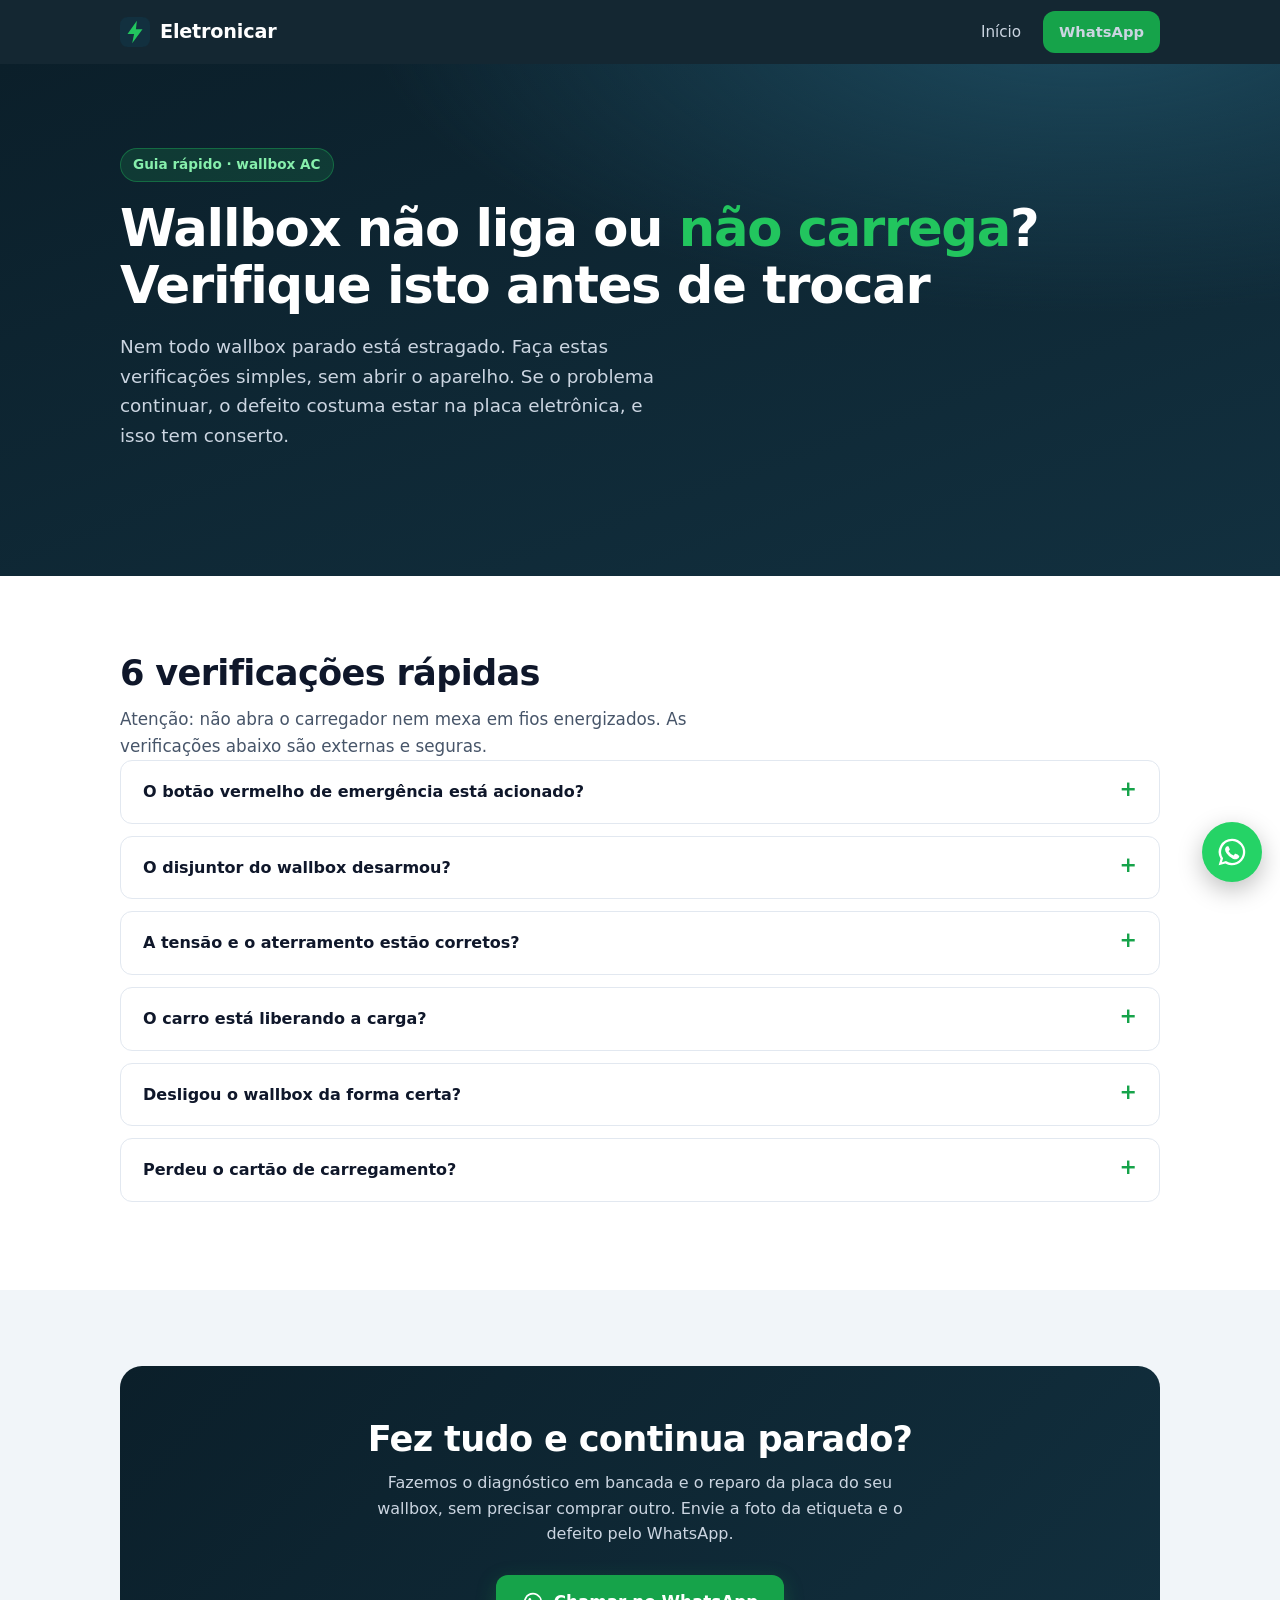
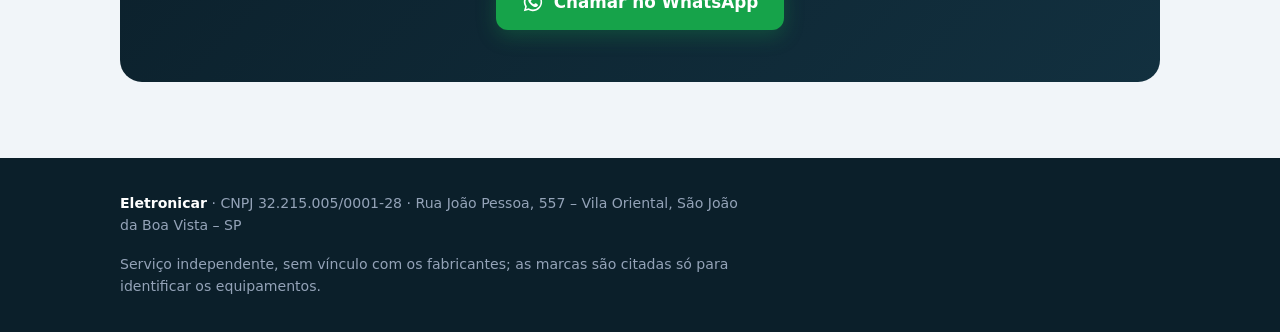
==== wallbox-nao-liga/index.html @ 466689dc "Guia: wallbox não liga - 6 verificações" ====
<!doctype html>
<html lang="pt-BR">
<head>
<!-- Etiqueta Google (Google Ads 329-602-3866 · Eletronicar) -->
<script async src="https://www.googletagmanager.com/gtag/js?id=AW-18581527528"></script>
<script>
  window.dataLayer = window.dataLayer || [];
  function gtag(){dataLayer.push(arguments);}
  gtag('js', new Date());
  gtag('config', 'AW-18581527528');
</script>
<meta charset="utf-8">
<meta name="viewport" content="width=device-width,initial-scale=1">
<title>Wallbox não liga ou não carrega? O que verificar · Eletronicar</title>
<meta name="description" content="Wallbox parou de funcionar? Veja 6 verificações rápidas antes de trocar o carregador: botão de emergência, disjuntor, aterramento, carro e cartão RFID. Conserto em bancada em São João da Boa Vista – SP.">
<link rel="canonical" href="https://eletronicar.com.br/wallbox-nao-liga/">
<meta property="og:title" content="Wallbox não liga? 6 verificações antes de trocar">
<meta property="og:type" content="article">
<meta property="og:locale" content="pt_BR">
<meta name="theme-color" content="#0b1f2a">
<script type="application/ld+json">{"@context":"https://schema.org","@type":"FAQPage","mainEntity":[{"@type":"Question","name":"O botão vermelho de emergência está acionado?","acceptedAnswer":{"@type":"Answer","text":"Muitos wallbox (como os da BYD) têm um botão vermelho de parada de emergência. Se ele foi pressionado, o carregador fica bloqueado. Gire o botão no sentido da seta até ele subir e aguarde o aparelho reiniciar."}},{"@type":"Question","name":"O disjuntor do wallbox desarmou?","acceptedAnswer":{"@type":"Answer","text":"Confira no quadro de energia o disjuntor e o DR (diferencial residual) do circuito do carregador. Se estiverem desligados, religue uma vez. Se desarmarem de novo, não insista: pode haver fuga de corrente ou curto, e é hora de chamar um eletricista ou o técnico."}},{"@type":"Question","name":"A tensão e o aterramento estão corretos?","acceptedAnswer":{"@type":"Answer","text":"Wallbox AC precisa de tensão estável e aterramento ligado. Falta de terra, tensão baixa ou neutro solto fazem o carregador acusar erro e recusar a carga. Um eletricista confere isso no quadro com o multímetro."}},{"@type":"Question","name":"O carro está liberando a carga?","acceptedAnswer":{"@type":"Answer","text":"Verifique no painel ou no aplicativo do carro se há carga agendada, limite de carga atingido ou trava do conector. Teste também o plugue: encaixe até o fim e veja se a tampa da tomada do carro está limpa e seca."}},{"@type":"Question","name":"Desligou o wallbox da forma certa?","acceptedAnswer":{"@type":"Answer","text":"Cortar a energia no meio de uma carga pode deixar o carregador em estado de erro. Desligue o disjuntor por 1 minuto e religue para reiniciar. Se a luz de erro voltar, o defeito provavelmente está na placa."}},{"@type":"Question","name":"Perdeu o cartão de carregamento?","acceptedAnswer":{"@type":"Answer","text":"Em alguns modelos a recarga só começa com o cartão RFID. Sem ele, o wallbox não carrega mesmo estando bom. Fazemos o desbloqueio de carregamento (desativação da exigência do cartão) em modelos compatíveis."}}]}</script>
<style>
:root{--bg:#ffffff;--ink:#0f172a;--muted:#475569;--line:#e2e8f0;--soft:#f1f5f9;--dark:#0b1f2a;--dark2:#12303f;--green:#16a34a;--green-d:#15803d;--accent:#22c55e}
*{box-sizing:border-box}
html{scroll-behavior:smooth}
body{margin:0;font-family:"Inter",system-ui,-apple-system,"Segoe UI",Roboto,sans-serif;color:var(--ink);background:var(--bg);line-height:1.6;-webkit-font-smoothing:antialiased}
a{color:inherit}
.wrap{max-width:1080px;margin:0 auto;padding:0 20px}
header.top{position:sticky;top:0;z-index:10;background:rgba(11,31,42,.96);backdrop-filter:blur(6px);color:#fff}
header.top .wrap{display:flex;align-items:center;justify-content:space-between;height:64px}
.brand{display:flex;align-items:center;gap:10px;font-weight:800;font-size:1.2rem;text-decoration:none;letter-spacing:-.01em}
.brand svg{width:30px;height:30px}
.nav a{color:#cbd5e1;text-decoration:none;margin-left:22px;font-size:.95rem}
.nav a:hover{color:#fff}
.btn{display:inline-flex;align-items:center;justify-content:center;gap:10px;background:var(--green);color:#fff;font-weight:700;text-decoration:none;padding:14px 26px;border-radius:12px;font-size:1.05rem;transition:background .15s,transform .15s;box-shadow:0 6px 20px rgba(22,163,74,.3)}
.btn:hover{background:var(--green-d);transform:translateY(-1px)}
.btn svg{width:22px;height:22px}
.btn.sm{padding:9px 16px;font-size:.92rem;box-shadow:none}
.hero{background:radial-gradient(1200px 500px at 85% -10%,#1d4b5f 0,transparent 60%),linear-gradient(160deg,var(--dark) 0,var(--dark2) 100%);color:#fff;padding:84px 0 96px;position:relative;overflow:hidden}
.hero .wrap{display:grid;grid-template-columns:1.25fr .75fr;gap:48px;align-items:center}
.tag{display:inline-block;background:rgba(34,197,94,.15);color:#86efac;border:1px solid rgba(34,197,94,.35);padding:5px 12px;border-radius:999px;font-size:.85rem;font-weight:600;margin-bottom:18px}
.hero h1{font-size:clamp(2rem,4.6vw,3.2rem);line-height:1.12;margin:0 0 18px;letter-spacing:-.025em}
.hero h1 span{color:var(--accent)}
.hero p.lead{font-size:1.15rem;color:#cbd5e1;max-width:560px;margin:0 0 30px}
.hero .meta{display:flex;flex-wrap:wrap;gap:18px;margin-top:26px;color:#94a3b8;font-size:.93rem}
.hero .meta div{display:flex;align-items:center;gap:7px}
.hero .meta svg{width:18px;height:18px;color:var(--accent)}
.charger{justify-self:center;width:100%;max-width:300px}
section{padding:76px 0}
section.alt{background:var(--soft)}
h2{font-size:clamp(1.6rem,3vw,2.2rem);letter-spacing:-.02em;margin:0 0 10px;line-height:1.2}
.sub{color:var(--muted);margin:0 0 40px;max-width:640px;font-size:1.05rem}
.grid3{display:grid;grid-template-columns:repeat(auto-fit,minmax(220px,1fr));gap:22px}
.card{background:#fff;border:1px solid var(--line);border-radius:16px;padding:28px;transition:box-shadow .2s,transform .2s}
.card:hover{box-shadow:0 12px 30px rgba(15,23,42,.08);transform:translateY(-2px)}
.ico{width:48px;height:48px;border-radius:12px;background:#dcfce7;color:var(--green-d);display:grid;place-items:center;margin-bottom:16px}
.ico svg{width:26px;height:26px}
.card h3{margin:0 0 8px;font-size:1.15rem}
.card p{margin:0;color:var(--muted)}
.steps{counter-reset:s;display:grid;grid-template-columns:repeat(3,1fr);gap:22px}
.step{position:relative;padding:28px;border-radius:16px;background:#fff;border:1px solid var(--line)}
.step::before{counter-increment:s;content:counter(s);display:grid;place-items:center;width:38px;height:38px;border-radius:50%;background:var(--dark);color:#fff;font-weight:800;margin-bottom:14px}
.step h3{margin:0 0 6px;font-size:1.1rem}
.step p{margin:0;color:var(--muted)}
.brands{display:flex;flex-wrap:wrap;gap:12px;margin-top:8px}
.brands span{border:1px solid var(--line);background:#fff;border-radius:10px;padding:10px 18px;font-weight:600;color:#334155}
.split{display:grid;grid-template-columns:1fr 1fr;gap:40px;align-items:start}
.check{list-style:none;padding:0;margin:0}
.check li{display:flex;gap:12px;margin:0 0 14px;color:#334155}
.check svg{flex:none;width:22px;height:22px;color:var(--green);margin-top:2px}
.faq details{background:#fff;border:1px solid var(--line);border-radius:12px;padding:18px 22px;margin-bottom:12px}
.faq summary{cursor:pointer;font-weight:700;list-style:none;display:flex;justify-content:space-between;gap:12px}
.faq summary::after{content:"+";font-size:1.3rem;line-height:1;color:var(--green)}
.faq details[open] summary::after{content:"–"}
.faq p{margin:12px 0 0;color:var(--muted)}
.cta{background:linear-gradient(135deg,var(--dark),var(--dark2));color:#fff;border-radius:22px;padding:52px 40px;text-align:center}
.cta h2{color:#fff}
.cta p{color:#cbd5e1;margin:0 auto 28px;max-width:560px}
.contact{display:grid;grid-template-columns:1fr 1fr;gap:28px;margin-top:40px}
.info{background:#fff;border:1px solid var(--line);border-radius:16px;padding:28px}
.info div{display:flex;gap:12px;margin-bottom:16px}
.info svg{flex:none;width:22px;height:22px;color:var(--green-d);margin-top:3px}
.info b{display:block}
.map{border:0;width:100%;height:100%;min-height:280px;border-radius:16px}
footer{background:var(--dark);color:#94a3b8;padding:34px 0;font-size:.88rem}
footer .wrap{display:flex;flex-wrap:wrap;justify-content:space-between;gap:16px}
footer p{margin:0;max-width:620px}
.float{position:fixed;right:18px;bottom:18px;z-index:20;width:60px;height:60px;border-radius:50%;background:#25d366;display:grid;place-items:center;box-shadow:0 8px 24px rgba(0,0,0,.25)}
.float svg{width:32px;height:32px;color:#fff}
@media (max-width:860px){
 .hero{padding:56px 0 64px}.hero .wrap,.split,.contact{grid-template-columns:1fr}
 .charger{display:none}.grid3,.steps{grid-template-columns:1fr}.nav a:not(.btn){display:none}
 section{padding:56px 0}.cta{padding:40px 22px}
}
</style>
</head>
<body>
<svg width="0" height="0" style="position:absolute">
 <symbol id="wa" viewBox="0 0 24 24"><path fill="currentColor" d="M12 2a10 10 0 0 0-8.6 15.1L2 22l5-1.3A10 10 0 1 0 12 2Zm0 18.2a8.2 8.2 0 0 1-4.2-1.2l-.3-.2-3 .8.8-2.9-.2-.3A8.2 8.2 0 1 1 12 20.2Zm4.5-6.1c-.2-.1-1.5-.7-1.7-.8-.2-.1-.4-.1-.6.1l-.8 1c-.1.2-.3.2-.5.1a6.7 6.7 0 0 1-3.3-2.9c-.3-.4.2-.4.7-1.3.1-.2 0-.3 0-.4l-.8-1.8c-.2-.5-.4-.4-.6-.4h-.5a1 1 0 0 0-.7.3 3 3 0 0 0-.9 2.2 5.1 5.1 0 0 0 1.1 2.7 11.6 11.6 0 0 0 4.4 3.9c1.6.7 2.3.8 3.1.6a2.7 2.7 0 0 0 1.8-1.2 2.2 2.2 0 0 0 .2-1.3c-.1-.1-.3-.2-.5-.3Z"/></symbol>
 <symbol id="ok" viewBox="0 0 24 24"><path fill="none" stroke="currentColor" stroke-width="2.4" stroke-linecap="round" stroke-linejoin="round" d="m5 12.5 4.5 4.5L19 7.5"/></symbol>
 <symbol id="pin" viewBox="0 0 24 24"><path fill="none" stroke="currentColor" stroke-width="2" d="M12 21s-7-6.2-7-11.5a7 7 0 0 1 14 0C19 14.8 12 21 12 21Z"/><circle cx="12" cy="9.5" r="2.5" fill="none" stroke="currentColor" stroke-width="2"/></symbol>
 <symbol id="clock" viewBox="0 0 24 24"><circle cx="12" cy="12" r="9" fill="none" stroke="currentColor" stroke-width="2"/><path d="M12 7v5l3 2" fill="none" stroke="currentColor" stroke-width="2" stroke-linecap="round"/></symbol>
 <symbol id="phone" viewBox="0 0 24 24"><path fill="none" stroke="currentColor" stroke-width="2" stroke-linejoin="round" d="M5 3h4l2 5-2.5 1.5a11 11 0 0 0 6 6L16 13l5 2v4a2 2 0 0 1-2 2A16 16 0 0 1 3 5a2 2 0 0 1 2-2Z"/></symbol>
</svg>
<header class="top"><div class="wrap">
 <a class="brand" href="/"><svg viewBox="0 0 32 32"><rect width="32" height="32" rx="8" fill="#12303f"/><path d="M18 4 8 18h7l-2 10 11-15h-7z" fill="#22c55e"/></svg>Eletronicar</a>
 <nav class="nav"><a href="/">Início</a><a class="btn sm wa-link" href="https://wa.me/5519983419373?text=Ol%C3%A1%2C%20fiz%20as%20verifica%C3%A7%C3%B5es%20e%20meu%20wallbox%20continua%20sem%20carregar.">WhatsApp</a></nav>
</div></header>

<section class="hero"><div class="wrap" style="grid-template-columns:1fr">
 <div>
  <span class="tag">Guia rápido · wallbox AC</span>
  <h1>Wallbox não liga ou <span>não carrega</span>? Verifique isto antes de trocar</h1>
  <p class="lead">Nem todo wallbox parado está estragado. Faça estas verificações simples, sem abrir o aparelho. Se o problema continuar, o defeito costuma estar na placa eletrônica, e isso tem conserto.</p>
 </div>
</div></section>

<section><div class="wrap faq">
 <h2>6 verificações rápidas</h2>
 <p class="sub">Atenção: não abra o carregador nem mexa em fios energizados. As verificações abaixo são externas e seguras.</p>
 <details><summary>O botão vermelho de emergência está acionado?</summary><p>Muitos wallbox (como os da BYD) têm um botão vermelho de parada de emergência. Se ele foi pressionado, o carregador fica bloqueado. Gire o botão no sentido da seta até ele subir e aguarde o aparelho reiniciar.</p></details>
 <details><summary>O disjuntor do wallbox desarmou?</summary><p>Confira no quadro de energia o disjuntor e o DR (diferencial residual) do circuito do carregador. Se estiverem desligados, religue uma vez. Se desarmarem de novo, não insista: pode haver fuga de corrente ou curto, e é hora de chamar um eletricista ou o técnico.</p></details>
 <details><summary>A tensão e o aterramento estão corretos?</summary><p>Wallbox AC precisa de tensão estável e aterramento ligado. Falta de terra, tensão baixa ou neutro solto fazem o carregador acusar erro e recusar a carga. Um eletricista confere isso no quadro com o multímetro.</p></details>
 <details><summary>O carro está liberando a carga?</summary><p>Verifique no painel ou no aplicativo do carro se há carga agendada, limite de carga atingido ou trava do conector. Teste também o plugue: encaixe até o fim e veja se a tampa da tomada do carro está limpa e seca.</p></details>
 <details><summary>Desligou o wallbox da forma certa?</summary><p>Cortar a energia no meio de uma carga pode deixar o carregador em estado de erro. Desligue o disjuntor por 1 minuto e religue para reiniciar. Se a luz de erro voltar, o defeito provavelmente está na placa.</p></details>
 <details><summary>Perdeu o cartão de carregamento?</summary><p>Em alguns modelos a recarga só começa com o cartão RFID. Sem ele, o wallbox não carrega mesmo estando bom. Fazemos o desbloqueio de carregamento (desativação da exigência do cartão) em modelos compatíveis.</p></details>
</div></section>

<section class="alt"><div class="wrap">
 <div class="cta">
  <h2>Fez tudo e continua parado?</h2>
  <p>Fazemos o diagnóstico em bancada e o reparo da placa do seu wallbox, sem precisar comprar outro. Envie a foto da etiqueta e o defeito pelo WhatsApp.</p>
  <a class="btn wa-link" href="https://wa.me/5519983419373?text=Ol%C3%A1%2C%20fiz%20as%20verifica%C3%A7%C3%B5es%20e%20meu%20wallbox%20continua%20sem%20carregar."><svg><use href="#wa"/></svg>Chamar no WhatsApp</a>
 </div>
</div></section>

<footer><div class="wrap">
 <p><b style="color:#fff">Eletronicar</b> · CNPJ 32.215.005/0001-28 · Rua João Pessoa, 557 – Vila Oriental, São João da Boa Vista – SP</p>
 <p>Serviço independente, sem vínculo com os fabricantes; as marcas são citadas só para identificar os equipamentos.</p>
</div></footer>

<a class="float wa-link" href="https://wa.me/5519983419373?text=Ol%C3%A1%2C%20meu%20wallbox%20est%C3%A1%20com%20defeito." aria-label="Chamar no WhatsApp"><svg><use href="#wa"/></svg></a>
<script>document.querySelectorAll('.wa-link').forEach(function(a){a.addEventListener('click',function(){if(window.gtag){gtag('event','clique_whatsapp');gtag('event','conversion',{'send_to':'AW-18581527528/gz1ICJq4tLodEOi3rpxF','value':1.0,'currency':'BRL'});}})});</script>
</body>
</html>
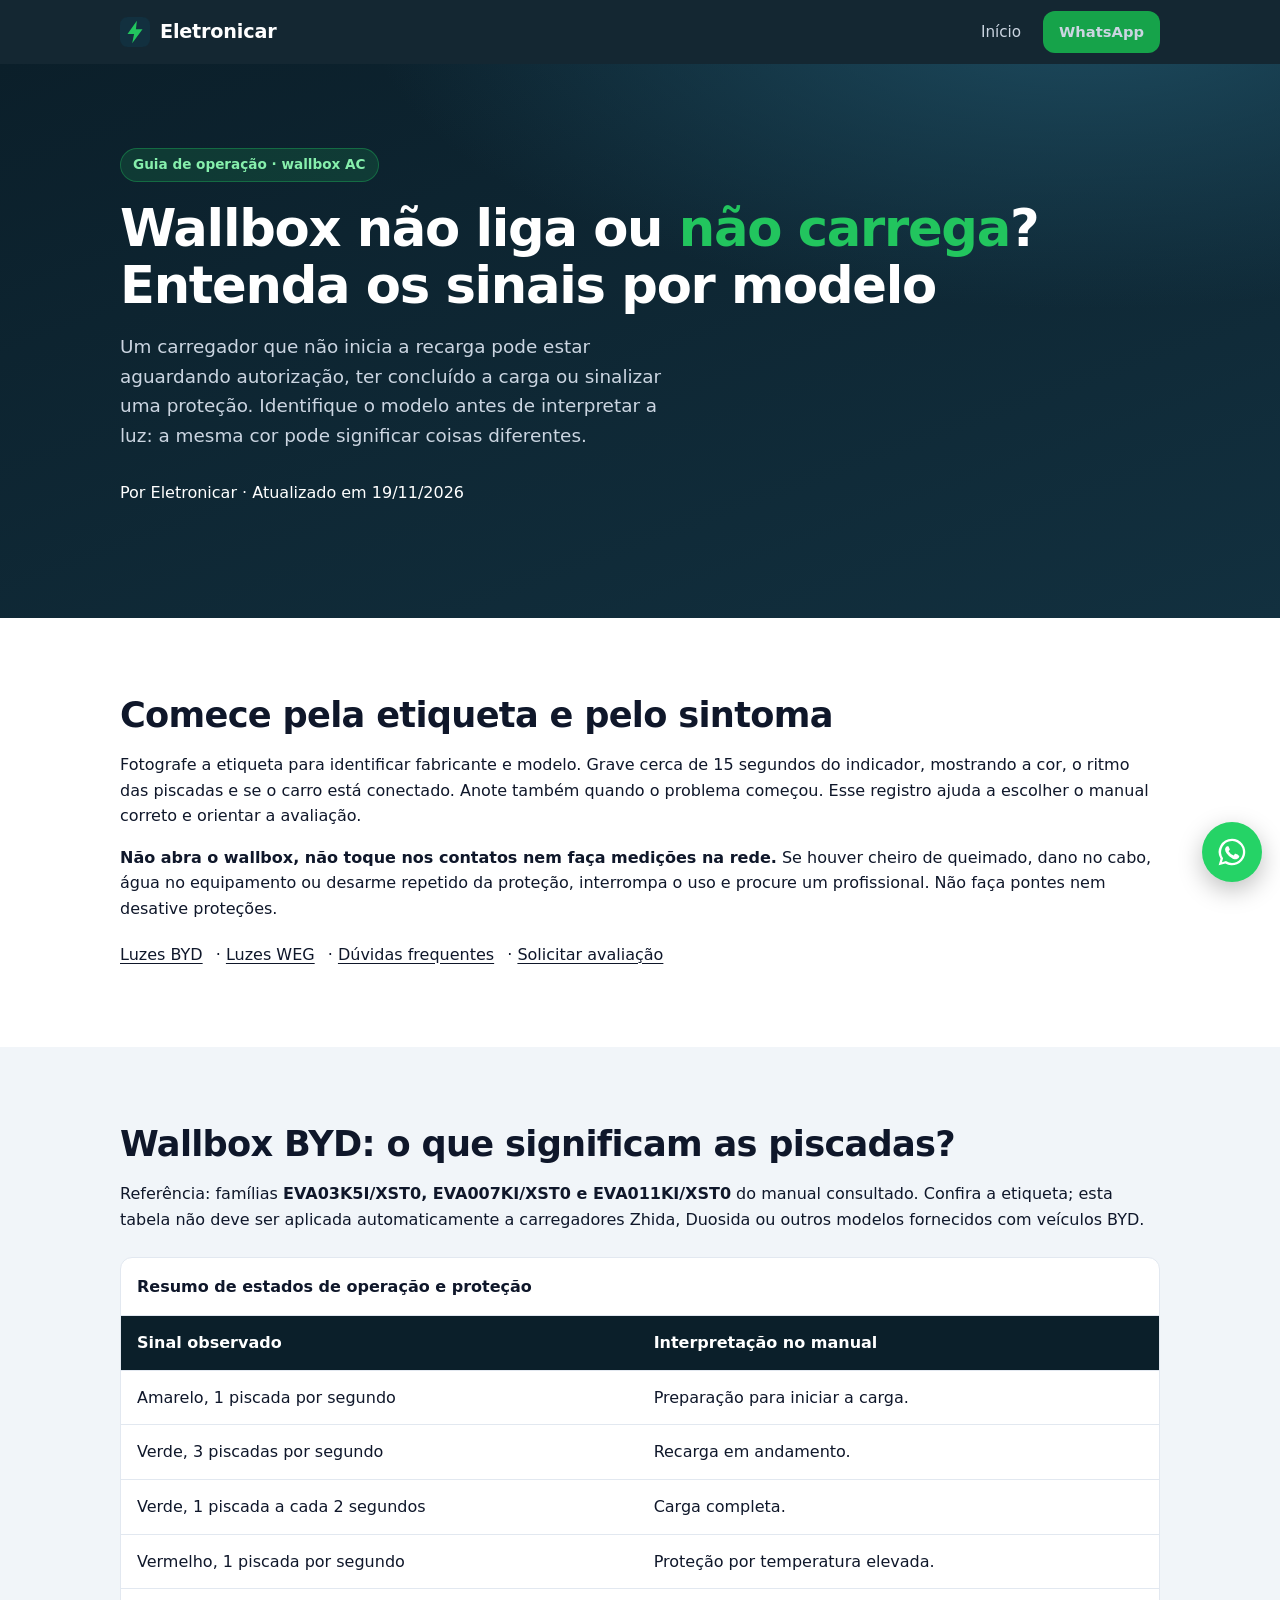
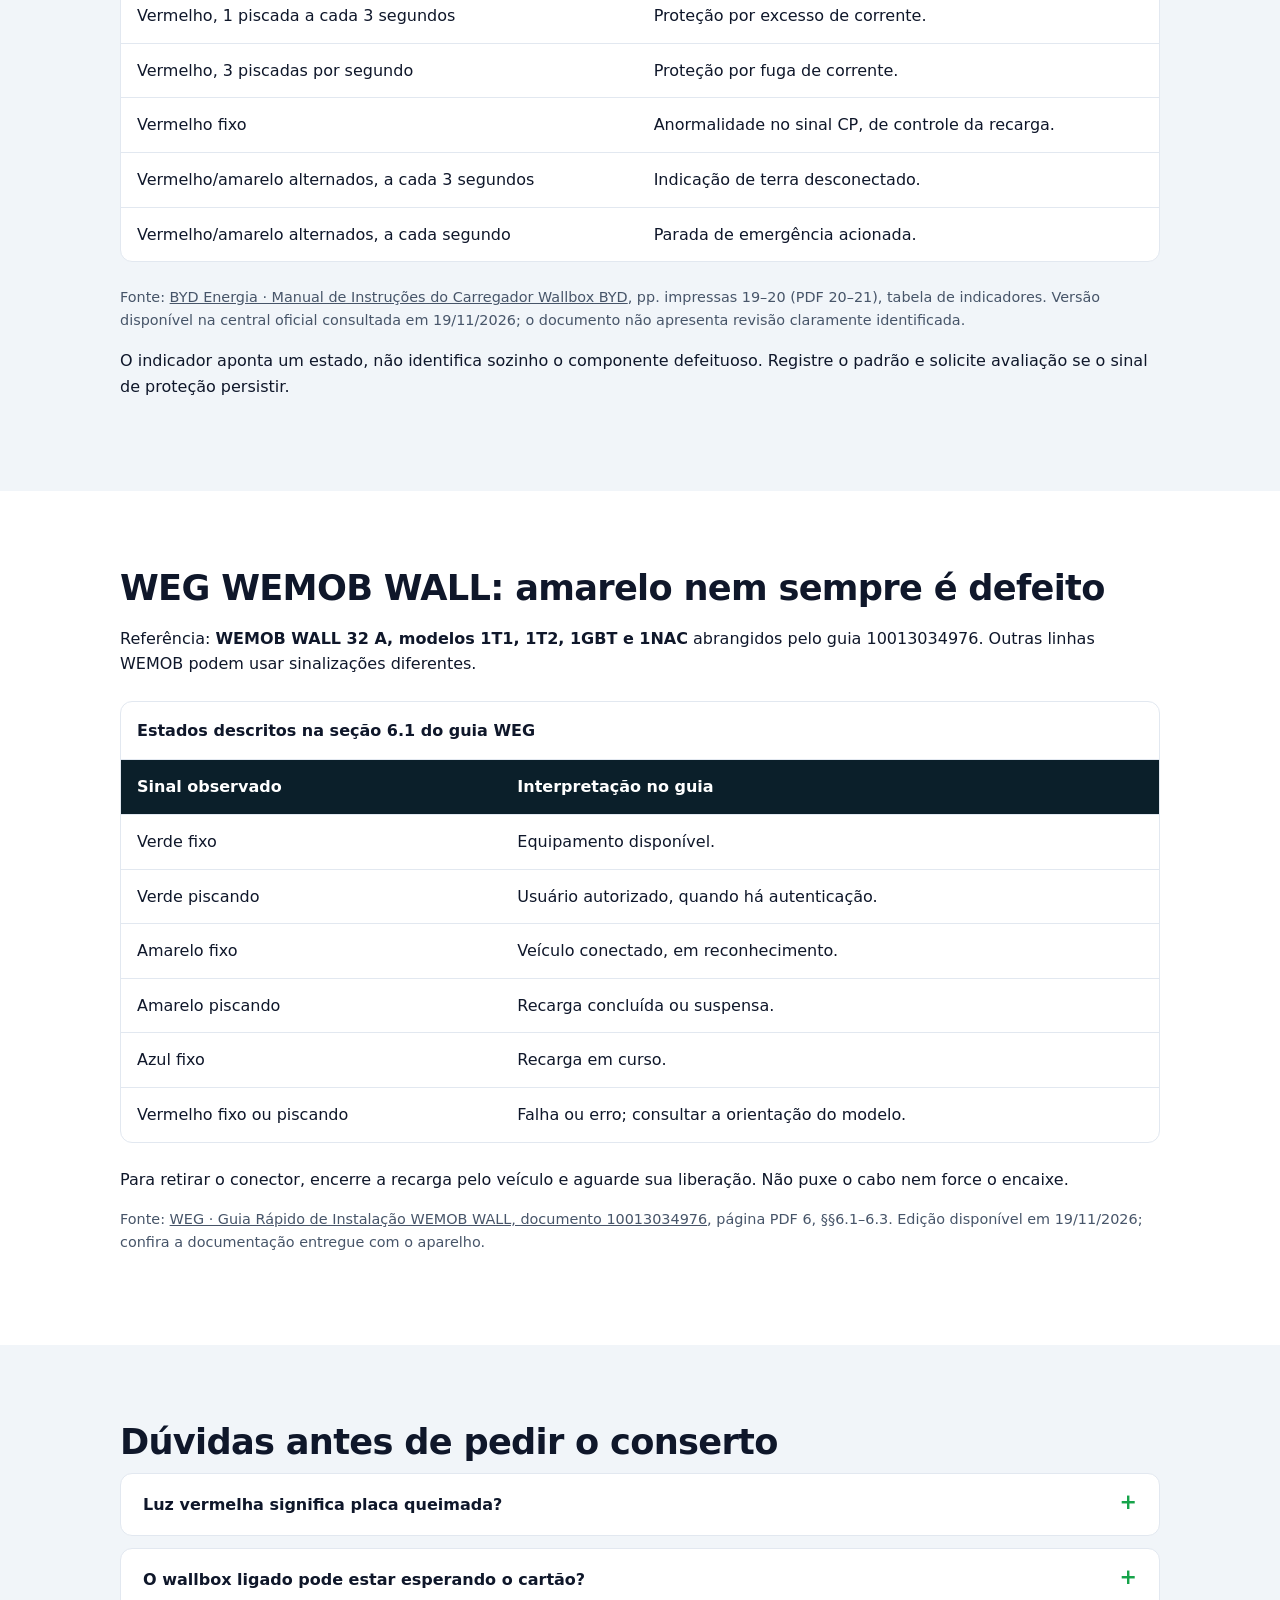
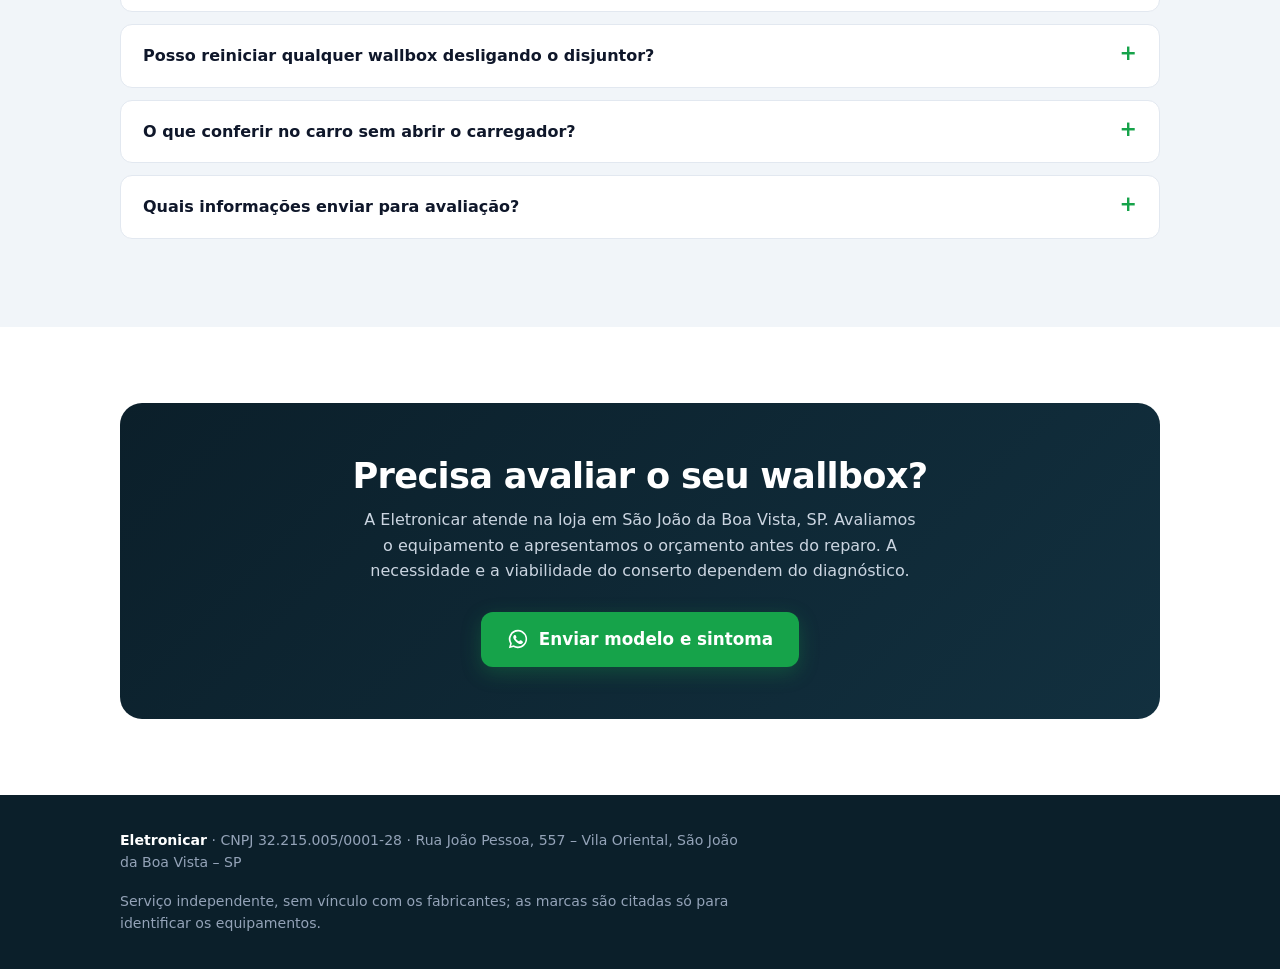
==== commit a431d006: "Publica guia de sinais e falhas por modelo com fontes oficiais" ====
--- a/wallbox-nao-liga/index.html
+++ b/wallbox-nao-liga/index.html
@@ -11,14 +11,14 @@
 </script>
 <meta charset="utf-8">
 <meta name="viewport" content="width=device-width,initial-scale=1">
-<title>Wallbox não liga ou não carrega? O que verificar · Eletronicar</title>
-<meta name="description" content="Wallbox parou de funcionar? Veja 6 verificações rápidas antes de trocar o carregador: botão de emergência, disjuntor, aterramento, carro e cartão RFID. Conserto em bancada em São João da Boa Vista – SP.">
+<title>Wallbox não carrega? Luzes e falhas BYD e WEG | Eletronicar</title>
+<meta name="description" content="Entenda luzes e falhas de wallbox BYD e WEG com base nos manuais. Confira o modelo, faça verificações externas e saiba quando procurar avaliação.">
 <link rel="canonical" href="https://eletronicar.com.br/wallbox-nao-liga/">
-<meta property="og:title" content="Wallbox não liga? 6 verificações antes de trocar">
+<meta property="og:title" content="Wallbox não carrega? Entenda luzes e falhas por modelo">
 <meta property="og:type" content="article">
 <meta property="og:locale" content="pt_BR">
 <meta name="theme-color" content="#0b1f2a">
-<script type="application/ld+json">{"@context":"https://schema.org","@type":"FAQPage","mainEntity":[{"@type":"Question","name":"O botão vermelho de emergência está acionado?","acceptedAnswer":{"@type":"Answer","text":"Muitos wallbox (como os da BYD) têm um botão vermelho de parada de emergência. Se ele foi pressionado, o carregador fica bloqueado. Gire o botão no sentido da seta até ele subir e aguarde o aparelho reiniciar."}},{"@type":"Question","name":"O disjuntor do wallbox desarmou?","acceptedAnswer":{"@type":"Answer","text":"Confira no quadro de energia o disjuntor e o DR (diferencial residual) do circuito do carregador. Se estiverem desligados, religue uma vez. Se desarmarem de novo, não insista: pode haver fuga de corrente ou curto, e é hora de chamar um eletricista ou o técnico."}},{"@type":"Question","name":"A tensão e o aterramento estão corretos?","acceptedAnswer":{"@type":"Answer","text":"Wallbox AC precisa de tensão estável e aterramento ligado. Falta de terra, tensão baixa ou neutro solto fazem o carregador acusar erro e recusar a carga. Um eletricista confere isso no quadro com o multímetro."}},{"@type":"Question","name":"O carro está liberando a carga?","acceptedAnswer":{"@type":"Answer","text":"Verifique no painel ou no aplicativo do carro se há carga agendada, limite de carga atingido ou trava do conector. Teste também o plugue: encaixe até o fim e veja se a tampa da tomada do carro está limpa e seca."}},{"@type":"Question","name":"Desligou o wallbox da forma certa?","acceptedAnswer":{"@type":"Answer","text":"Cortar a energia no meio de uma carga pode deixar o carregador em estado de erro. Desligue o disjuntor por 1 minuto e religue para reiniciar. Se a luz de erro voltar, o defeito provavelmente está na placa."}},{"@type":"Question","name":"Perdeu o cartão de carregamento?","acceptedAnswer":{"@type":"Answer","text":"Em alguns modelos a recarga só começa com o cartão RFID. Sem ele, o wallbox não carrega mesmo estando bom. Fazemos o desbloqueio de carregamento (desativação da exigência do cartão) em modelos compatíveis."}}]}</script>
+<script type="application/ld+json">{"@context":"https://schema.org","@type":"FAQPage","mainEntity":[{"@type":"Question","name":"Luz vermelha significa placa queimada?","acceptedAnswer":{"@type":"Answer","text":"Não. É uma sinalização que precisa ser interpretada pelo manual do modelo. O diagnóstico deve distinguir instalação elétrica, comunicação com o veículo, cabo e defeito interno antes de indicar uma peça."}},{"@type":"Question","name":"O wallbox ligado pode estar esperando o cartão?","acceptedAnswer":{"@type":"Answer","text":"Se o equipamento estiver configurado para autenticação, a autorização faz parte do início da recarga. Confira essa configuração no manual do seu modelo. A ausência de carga, isoladamente, não comprova defeito."}},{"@type":"Question","name":"Posso reiniciar qualquer wallbox desligando o disjuntor?","acceptedAnswer":{"@type":"Answer","text":"Não use um procedimento genérico. Consulte o manual do aparelho e encerre a carga pelo método previsto antes de qualquer reinício. Se a proteção desarma ou há sinais de dano, interrompa o uso e procure avaliação."}},{"@type":"Question","name":"O que conferir no carro sem abrir o carregador?","acceptedAnswer":{"@type":"Answer","text":"Consulte no painel ou aplicativo do veículo o estado da carga, os avisos e eventual programação de horário. Observe se o conector está corretamente encaixado, sem forçar ou tocar nos contatos. Siga o manual do veículo."}},{"@type":"Question","name":"Quais informações enviar para avaliação?","acceptedAnswer":{"@type":"Answer","text":"Envie o modelo do wallbox, o modelo do veículo, a descrição do sintoma e um vídeo das luzes. Informe se o problema começou após instalação, queda de energia ou mudança de configuração. Evite publicar endereço, placa do carro e número de série em comentários públicos."}}]}</script>
 <style>
 :root{--bg:#ffffff;--ink:#0f172a;--muted:#475569;--line:#e2e8f0;--soft:#f1f5f9;--dark:#0b1f2a;--dark2:#12303f;--green:#16a34a;--green-d:#15803d;--accent:#22c55e}
 *{box-sizing:border-box}
@@ -92,7 +92,7 @@
  .charger{display:none}.grid3,.steps{grid-template-columns:1fr}.nav a:not(.btn){display:none}
  section{padding:56px 0}.cta{padding:40px 22px}
 }
-</style>
+.table-scroll{overflow-x:auto;margin:24px 0;border:1px solid var(--line);border-radius:12px;background:#fff}table{width:100%;border-collapse:collapse;min-width:300px;text-align:left}caption{text-align:left;padding:16px;font-weight:700}th,td{padding:14px 16px;border-top:1px solid var(--line);vertical-align:top}th{background:var(--dark);color:#fff}.source{font-size:.9rem;color:var(--muted)}.source a{text-decoration:underline}main nav a{display:inline-block;margin:4px 8px 4px 0;text-underline-offset:3px}.hero time{white-space:nowrap}</style>
 </head>
 <body>
 <svg width="0" height="0" style="position:absolute">
@@ -107,32 +107,73 @@
  <nav class="nav"><a href="/">Início</a><a class="btn sm wa-link" href="https://wa.me/5519983419373?text=Ol%C3%A1%2C%20fiz%20as%20verifica%C3%A7%C3%B5es%20e%20meu%20wallbox%20continua%20sem%20carregar.">WhatsApp</a></nav>
 </div></header>
 
-<section class="hero"><div class="wrap" style="grid-template-columns:1fr">
- <div>
-  <span class="tag">Guia rápido · wallbox AC</span>
-  <h1>Wallbox não liga ou <span>não carrega</span>? Verifique isto antes de trocar</h1>
-  <p class="lead">Nem todo wallbox parado está estragado. Faça estas verificações simples, sem abrir o aparelho. Se o problema continuar, o defeito costuma estar na placa eletrônica, e isso tem conserto.</p>
- </div>
+<main>
+<section class="hero"><div class="wrap" style="grid-template-columns:1fr"><div>
+ <span class="tag">Guia de operação · wallbox AC</span>
+ <h1>Wallbox não liga ou <span>não carrega</span>? Entenda os sinais por modelo</h1>
+ <p class="lead">Um carregador que não inicia a recarga pode estar aguardando autorização, ter concluído a carga ou sinalizar uma proteção. Identifique o modelo antes de interpretar a luz: a mesma cor pode significar coisas diferentes.</p>
+ <p>Por Eletronicar · Atualizado em <time datetime="2026-11-19">19/11/2026</time></p>
+</div></div></section>
+
+<section><div class="wrap">
+ <h2>Comece pela etiqueta e pelo sintoma</h2>
+ <p>Fotografe a etiqueta para identificar fabricante e modelo. Grave cerca de 15 segundos do indicador, mostrando a cor, o ritmo das piscadas e se o carro está conectado. Anote também quando o problema começou. Esse registro ajuda a escolher o manual correto e orientar a avaliação.</p>
+ <p><strong>Não abra o wallbox, não toque nos contatos nem faça medições na rede.</strong> Se houver cheiro de queimado, dano no cabo, água no equipamento ou desarme repetido da proteção, interrompa o uso e procure um profissional. Não faça pontes nem desative proteções.</p>
+ <nav aria-label="Conteúdo do guia"><a href="#byd">Luzes BYD</a> · <a href="#weg">Luzes WEG</a> · <a href="#duvidas">Dúvidas frequentes</a> · <a href="#avaliacao">Solicitar avaliação</a></nav>
 </div></section>
 
-<section><div class="wrap faq">
- <h2>6 verificações rápidas</h2>
- <p class="sub">Atenção: não abra o carregador nem mexa em fios energizados. As verificações abaixo são externas e seguras.</p>
- <details><summary>O botão vermelho de emergência está acionado?</summary><p>Muitos wallbox (como os da BYD) têm um botão vermelho de parada de emergência. Se ele foi pressionado, o carregador fica bloqueado. Gire o botão no sentido da seta até ele subir e aguarde o aparelho reiniciar.</p></details>
- <details><summary>O disjuntor do wallbox desarmou?</summary><p>Confira no quadro de energia o disjuntor e o DR (diferencial residual) do circuito do carregador. Se estiverem desligados, religue uma vez. Se desarmarem de novo, não insista: pode haver fuga de corrente ou curto, e é hora de chamar um eletricista ou o técnico.</p></details>
- <details><summary>A tensão e o aterramento estão corretos?</summary><p>Wallbox AC precisa de tensão estável e aterramento ligado. Falta de terra, tensão baixa ou neutro solto fazem o carregador acusar erro e recusar a carga. Um eletricista confere isso no quadro com o multímetro.</p></details>
- <details><summary>O carro está liberando a carga?</summary><p>Verifique no painel ou no aplicativo do carro se há carga agendada, limite de carga atingido ou trava do conector. Teste também o plugue: encaixe até o fim e veja se a tampa da tomada do carro está limpa e seca.</p></details>
- <details><summary>Desligou o wallbox da forma certa?</summary><p>Cortar a energia no meio de uma carga pode deixar o carregador em estado de erro. Desligue o disjuntor por 1 minuto e religue para reiniciar. Se a luz de erro voltar, o defeito provavelmente está na placa.</p></details>
- <details><summary>Perdeu o cartão de carregamento?</summary><p>Em alguns modelos a recarga só começa com o cartão RFID. Sem ele, o wallbox não carrega mesmo estando bom. Fazemos o desbloqueio de carregamento (desativação da exigência do cartão) em modelos compatíveis.</p></details>
+<section class="alt" id="byd"><div class="wrap">
+ <h2>Wallbox BYD: o que significam as piscadas?</h2>
+ <p>Referência: famílias <strong>EVA03K5I/XST0, EVA007KI/XST0 e EVA011KI/XST0</strong> do manual consultado. Confira a etiqueta; esta tabela não deve ser aplicada automaticamente a carregadores Zhida, Duosida ou outros modelos fornecidos com veículos BYD.</p>
+ <div class="table-scroll" role="region" aria-label="Sinalização dos modelos BYD indicados" tabindex="0"><table>
+ <caption>Resumo de estados de operação e proteção</caption>
+ <thead><tr><th scope="col">Sinal observado</th><th scope="col">Interpretação no manual</th></tr></thead><tbody>
+ <tr><td>Amarelo, 1 piscada por segundo</td><td>Preparação para iniciar a carga.</td></tr>
+ <tr><td>Verde, 3 piscadas por segundo</td><td>Recarga em andamento.</td></tr>
+ <tr><td>Verde, 1 piscada a cada 2 segundos</td><td>Carga completa.</td></tr>
+ <tr><td>Vermelho, 1 piscada por segundo</td><td>Proteção por temperatura elevada.</td></tr>
+ <tr><td>Vermelho, 1 piscada a cada 3 segundos</td><td>Proteção por excesso de corrente.</td></tr>
+ <tr><td>Vermelho, 3 piscadas por segundo</td><td>Proteção por fuga de corrente.</td></tr>
+ <tr><td>Vermelho fixo</td><td>Anormalidade no sinal CP, de controle da recarga.</td></tr>
+ <tr><td>Vermelho/amarelo alternados, a cada 3 segundos</td><td>Indicação de terra desconectado.</td></tr>
+ <tr><td>Vermelho/amarelo alternados, a cada segundo</td><td>Parada de emergência acionada.</td></tr>
+ </tbody></table></div>
+ <p class="source">Fonte: <a href="https://bydenergia.com/wp-content/uploads/2026/08/Manual_Carregador_Wallbox_BYD.pdf#page=20">BYD Energia · Manual de Instruções do Carregador Wallbox BYD</a>, pp. impressas 19–20 (PDF 20–21), tabela de indicadores. Versão disponível na central oficial consultada em 19/11/2026; o documento não apresenta revisão claramente identificada.</p>
+ <p>O indicador aponta um estado, não identifica sozinho o componente defeituoso. Registre o padrão e solicite avaliação se o sinal de proteção persistir.</p>
 </div></section>
 
-<section class="alt"><div class="wrap">
- <div class="cta">
-  <h2>Fez tudo e continua parado?</h2>
-  <p>Fazemos o diagnóstico em bancada e o reparo da placa do seu wallbox, sem precisar comprar outro. Envie a foto da etiqueta e o defeito pelo WhatsApp.</p>
-  <a class="btn wa-link" href="https://wa.me/5519983419373?text=Ol%C3%A1%2C%20fiz%20as%20verifica%C3%A7%C3%B5es%20e%20meu%20wallbox%20continua%20sem%20carregar."><svg><use href="#wa"/></svg>Chamar no WhatsApp</a>
- </div>
+<section id="weg"><div class="wrap">
+ <h2>WEG WEMOB WALL: amarelo nem sempre é defeito</h2>
+ <p>Referência: <strong>WEMOB WALL 32 A, modelos 1T1, 1T2, 1GBT e 1NAC</strong> abrangidos pelo guia 10013034976. Outras linhas WEMOB podem usar sinalizações diferentes.</p>
+ <div class="table-scroll" role="region" aria-label="Sinalização WEG WEMOB WALL" tabindex="0"><table>
+ <caption>Estados descritos na seção 6.1 do guia WEG</caption>
+ <thead><tr><th scope="col">Sinal observado</th><th scope="col">Interpretação no guia</th></tr></thead><tbody>
+ <tr><td>Verde fixo</td><td>Equipamento disponível.</td></tr>
+ <tr><td>Verde piscando</td><td>Usuário autorizado, quando há autenticação.</td></tr>
+ <tr><td>Amarelo fixo</td><td>Veículo conectado, em reconhecimento.</td></tr>
+ <tr><td>Amarelo piscando</td><td>Recarga concluída ou suspensa.</td></tr>
+ <tr><td>Azul fixo</td><td>Recarga em curso.</td></tr>
+ <tr><td>Vermelho fixo ou piscando</td><td>Falha ou erro; consultar a orientação do modelo.</td></tr>
+ </tbody></table></div>
+ <p>Para retirar o conector, encerre a recarga pelo veículo e aguarde sua liberação. Não puxe o cabo nem force o encaixe.</p>
+ <p class="source">Fonte: <a href="https://static.weg.net/medias/downloadcenter/hbf/h6b/WEG_WEMOB_10013034976_wall-instalation-guide-internet.pdf#page=6">WEG · Guia Rápido de Instalação WEMOB WALL, documento 10013034976</a>, página PDF 6, §§6.1–6.3. Edição disponível em 19/11/2026; confira a documentação entregue com o aparelho.</p>
 </div></section>
+
+<section class="alt" id="duvidas"><div class="wrap faq">
+ <h2>Dúvidas antes de pedir o conserto</h2>
+ <details><summary>Luz vermelha significa placa queimada?</summary><p>Não. É uma sinalização que precisa ser interpretada pelo manual do modelo. O diagnóstico deve distinguir instalação elétrica, comunicação com o veículo, cabo e defeito interno antes de indicar uma peça.</p></details>
+ <details><summary>O wallbox ligado pode estar esperando o cartão?</summary><p>Se o equipamento estiver configurado para autenticação, a autorização faz parte do início da recarga. Confira essa configuração no manual do seu modelo. A ausência de carga, isoladamente, não comprova defeito.</p></details>
+ <details><summary>Posso reiniciar qualquer wallbox desligando o disjuntor?</summary><p>Não use um procedimento genérico. Consulte o manual do aparelho e encerre a carga pelo método previsto antes de qualquer reinício. Se a proteção desarma ou há sinais de dano, interrompa o uso e procure avaliação.</p></details>
+ <details><summary>O que conferir no carro sem abrir o carregador?</summary><p>Consulte no painel ou aplicativo do veículo o estado da carga, os avisos e eventual programação de horário. Observe se o conector está corretamente encaixado, sem forçar ou tocar nos contatos. Siga o manual do veículo.</p></details>
+ <details><summary>Quais informações enviar para avaliação?</summary><p>Envie o modelo do wallbox, o modelo do veículo, a descrição do sintoma e um vídeo das luzes. Informe se o problema começou após instalação, queda de energia ou mudança de configuração. Evite publicar endereço, placa do carro e número de série em comentários públicos.</p></details>
+</div></section>
+
+<section id="avaliacao"><div class="wrap"><div class="cta">
+ <h2>Precisa avaliar o seu wallbox?</h2>
+ <p>A Eletronicar atende na loja em São João da Boa Vista, SP. Avaliamos o equipamento e apresentamos o orçamento antes do reparo. A necessidade e a viabilidade do conserto dependem do diagnóstico.</p>
+ <a class="btn wa-link" href="https://wa.me/5519983419373?text=Ol%C3%A1%2C%20quero%20avaliar%20meu%20wallbox.%20Vou%20enviar%20o%20modelo%20e%20o%20sintoma."><svg><use href="#wa"/></svg>Enviar modelo e sintoma</a>
+</div></div></section>
+</main>
 
 <footer><div class="wrap">
  <p><b style="color:#fff">Eletronicar</b> · CNPJ 32.215.005/0001-28 · Rua João Pessoa, 557 – Vila Oriental, São João da Boa Vista – SP</p>
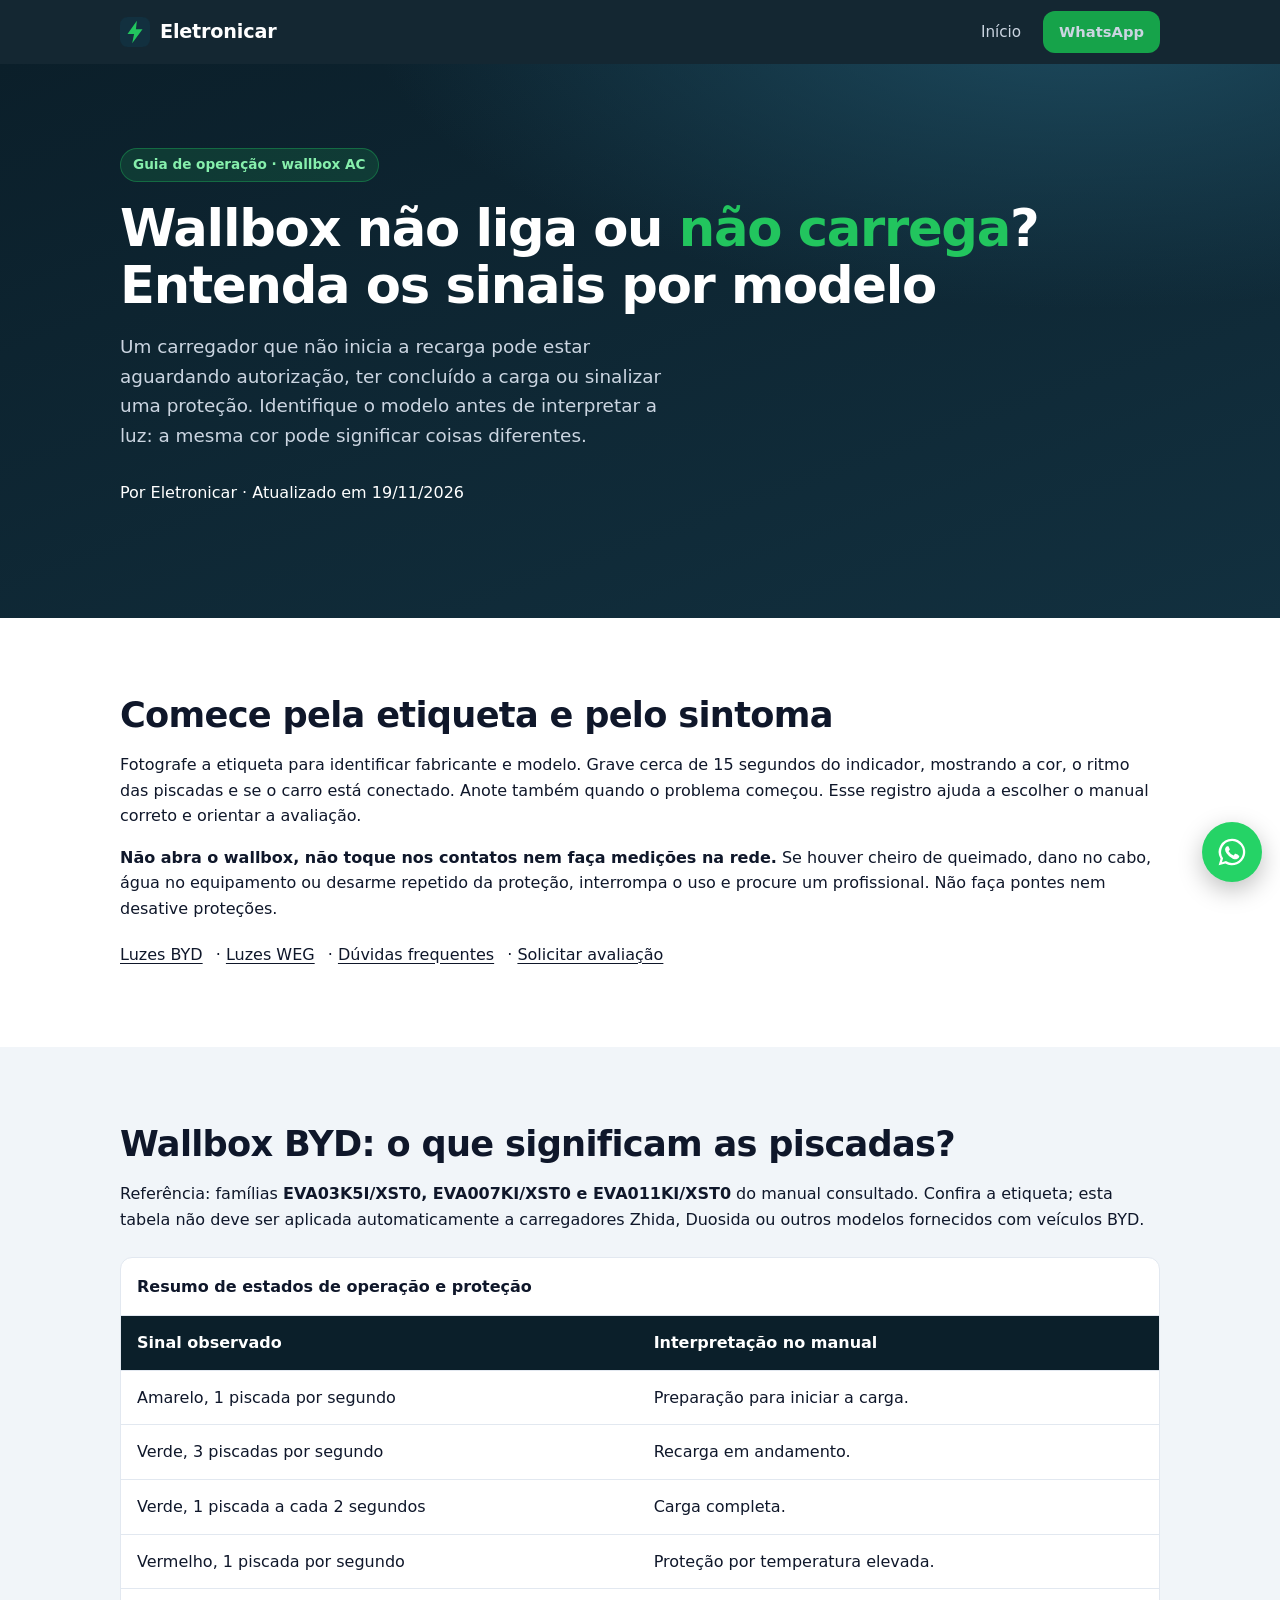
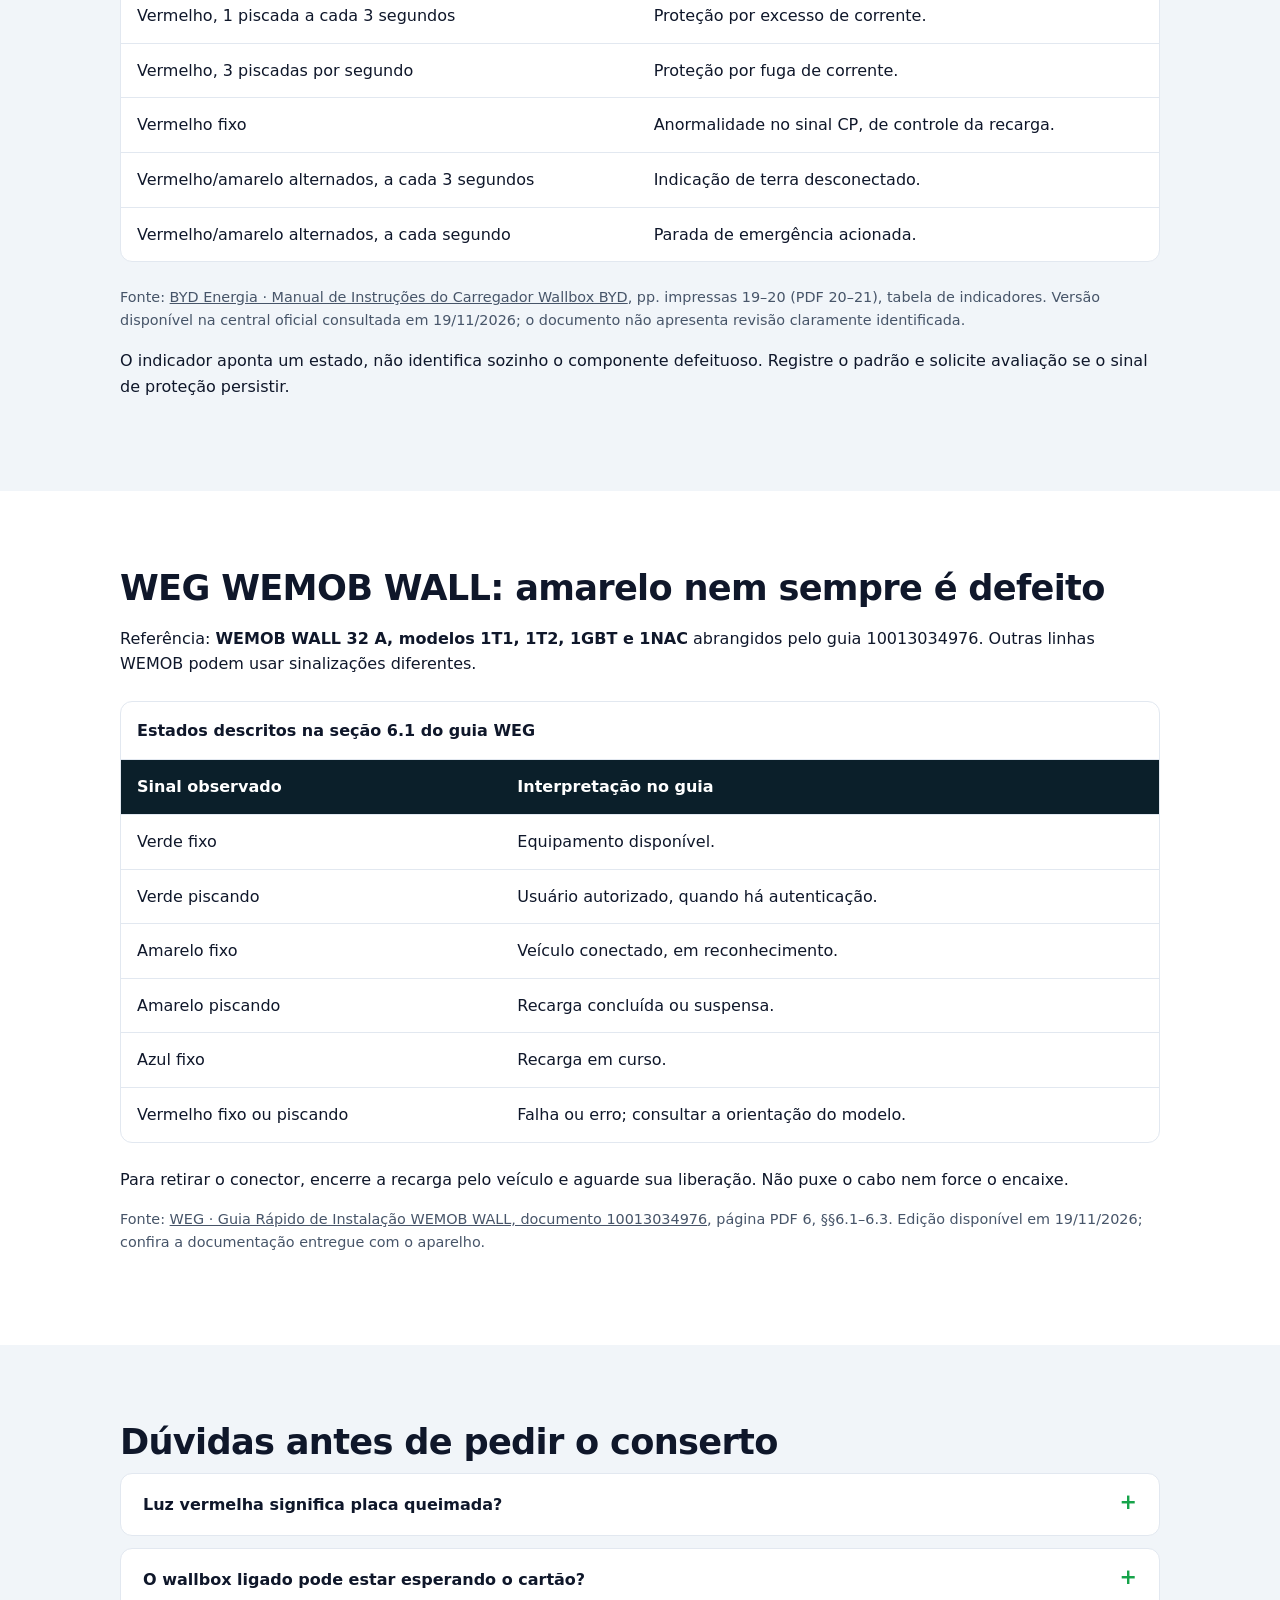
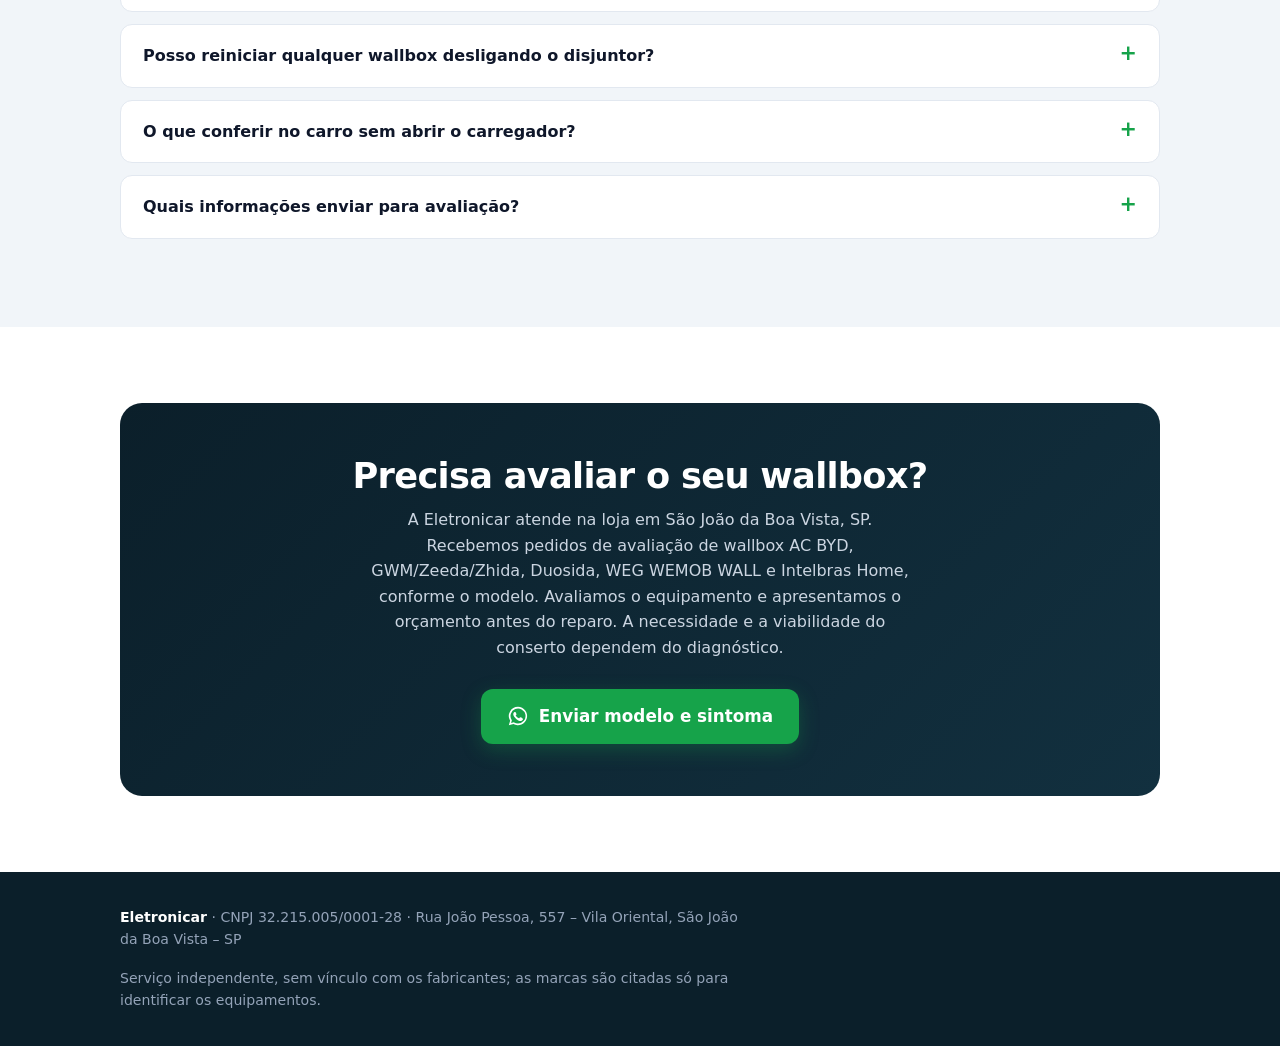
==== commit cef54da7: "Amplia avaliação de wallbox AC para famílias multimarca" ====
--- a/wallbox-nao-liga/index.html
+++ b/wallbox-nao-liga/index.html
@@ -170,7 +170,7 @@
 
 <section id="avaliacao"><div class="wrap"><div class="cta">
  <h2>Precisa avaliar o seu wallbox?</h2>
- <p>A Eletronicar atende na loja em São João da Boa Vista, SP. Avaliamos o equipamento e apresentamos o orçamento antes do reparo. A necessidade e a viabilidade do conserto dependem do diagnóstico.</p>
+ <p>A Eletronicar atende na loja em São João da Boa Vista, SP. Recebemos pedidos de avaliação de wallbox AC BYD, GWM/Zeeda/Zhida, Duosida, WEG WEMOB WALL e Intelbras Home, conforme o modelo. Avaliamos o equipamento e apresentamos o orçamento antes do reparo. A necessidade e a viabilidade do conserto dependem do diagnóstico.</p>
  <a class="btn wa-link" href="https://wa.me/5519983419373?text=Ol%C3%A1%2C%20quero%20avaliar%20meu%20wallbox.%20Vou%20enviar%20o%20modelo%20e%20o%20sintoma."><svg><use href="#wa"/></svg>Enviar modelo e sintoma</a>
 </div></div></section>
 </main>
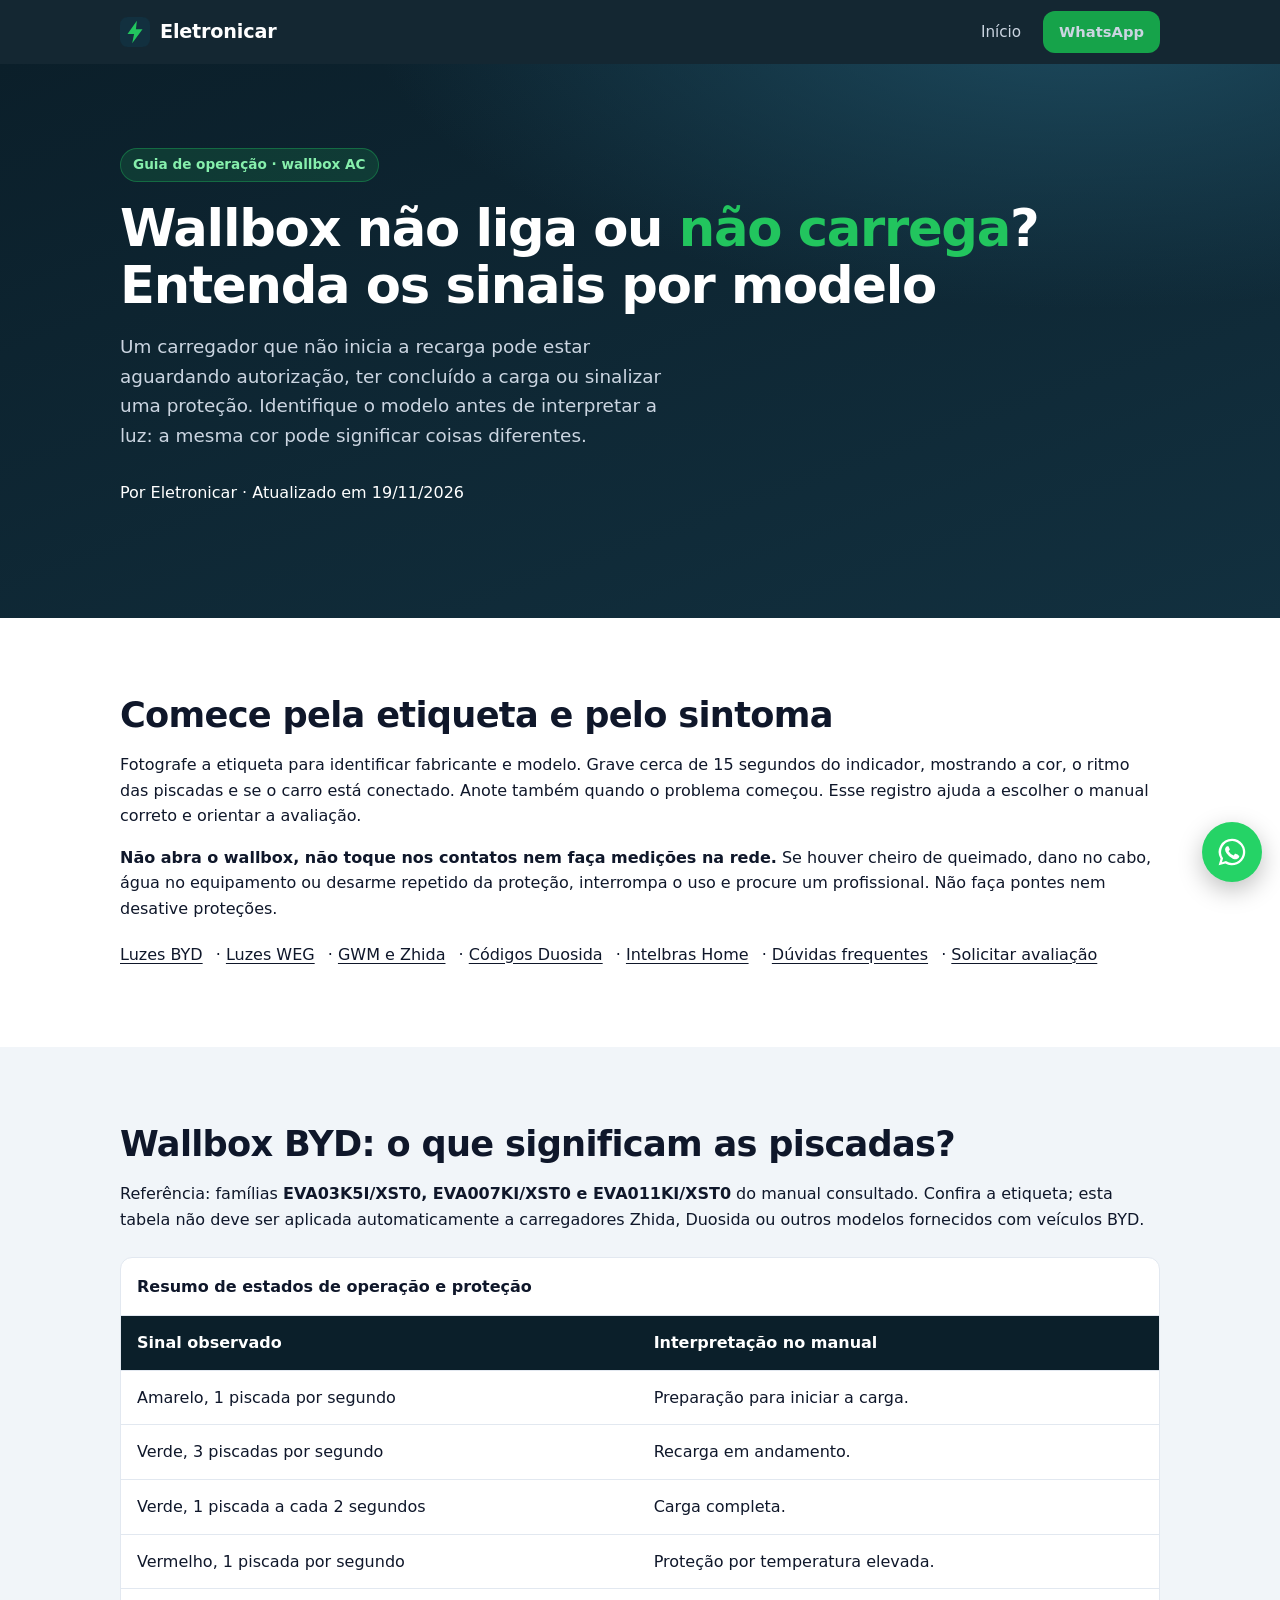
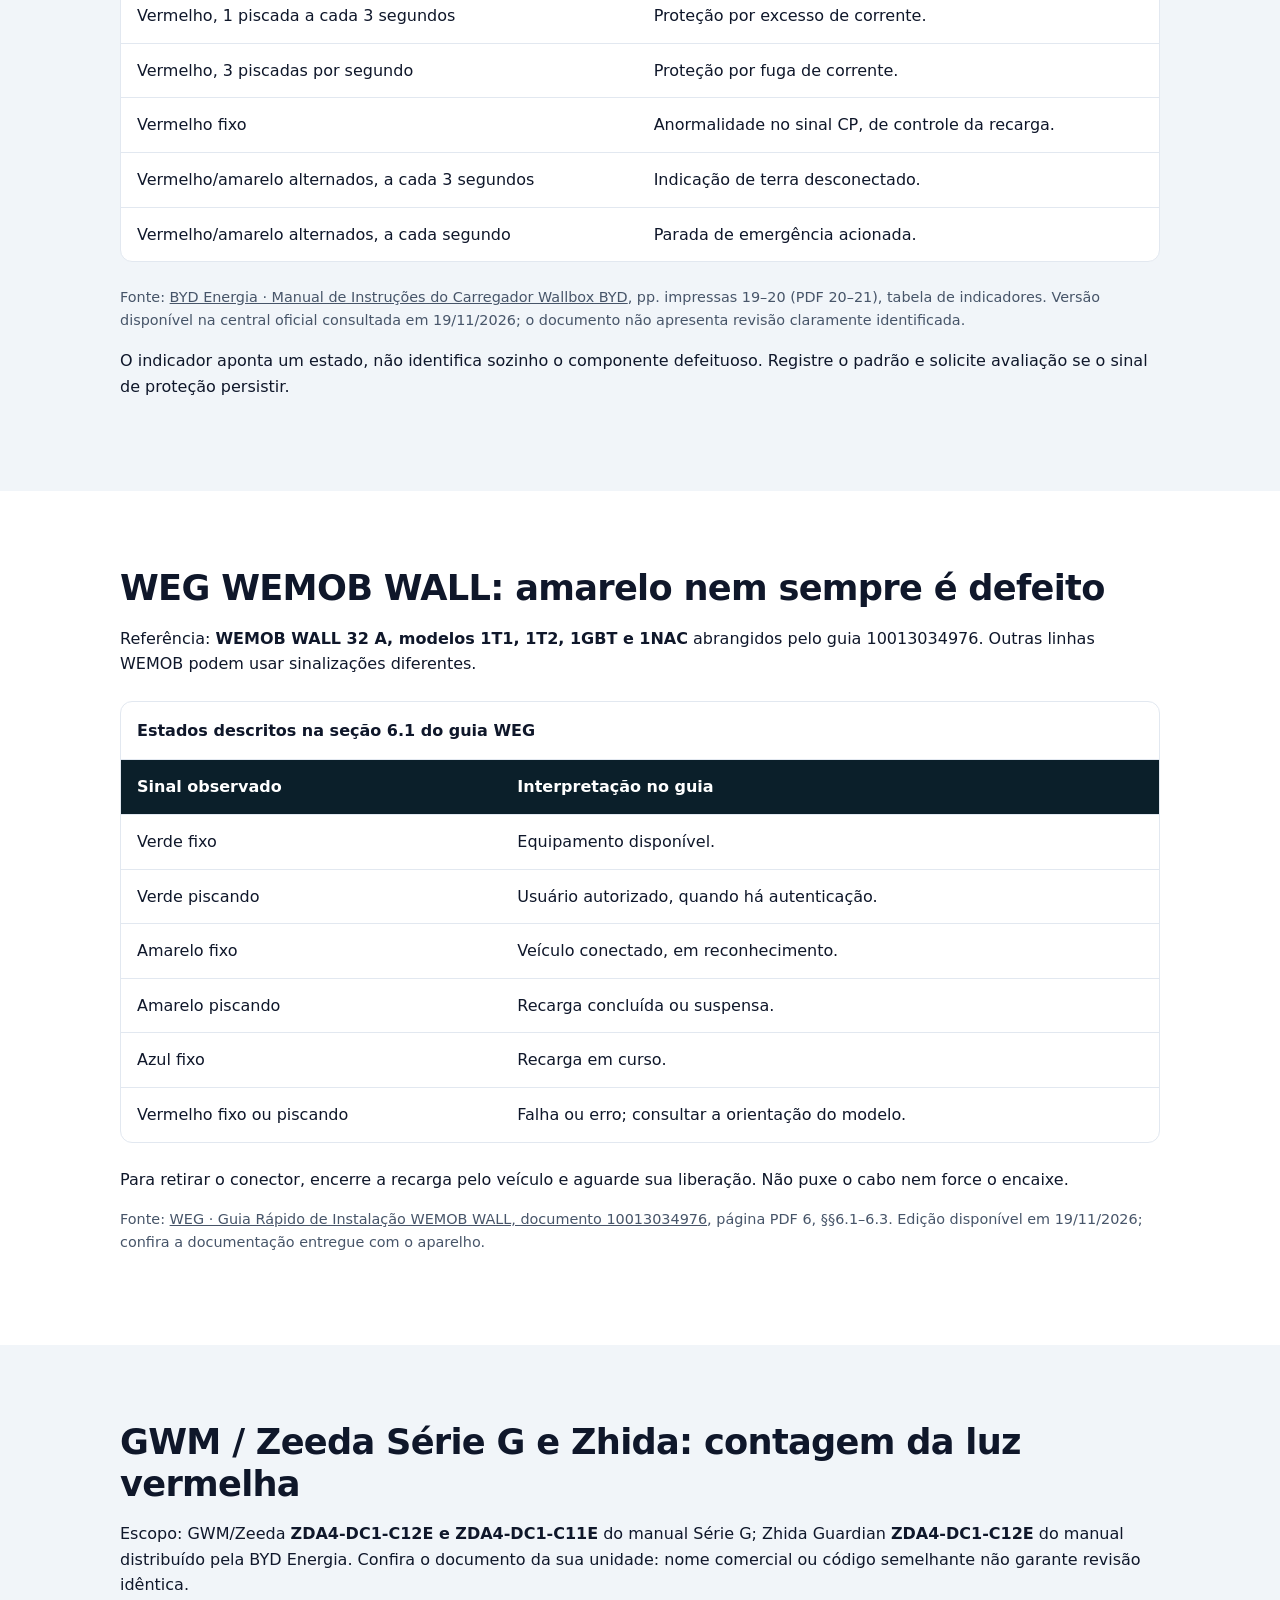
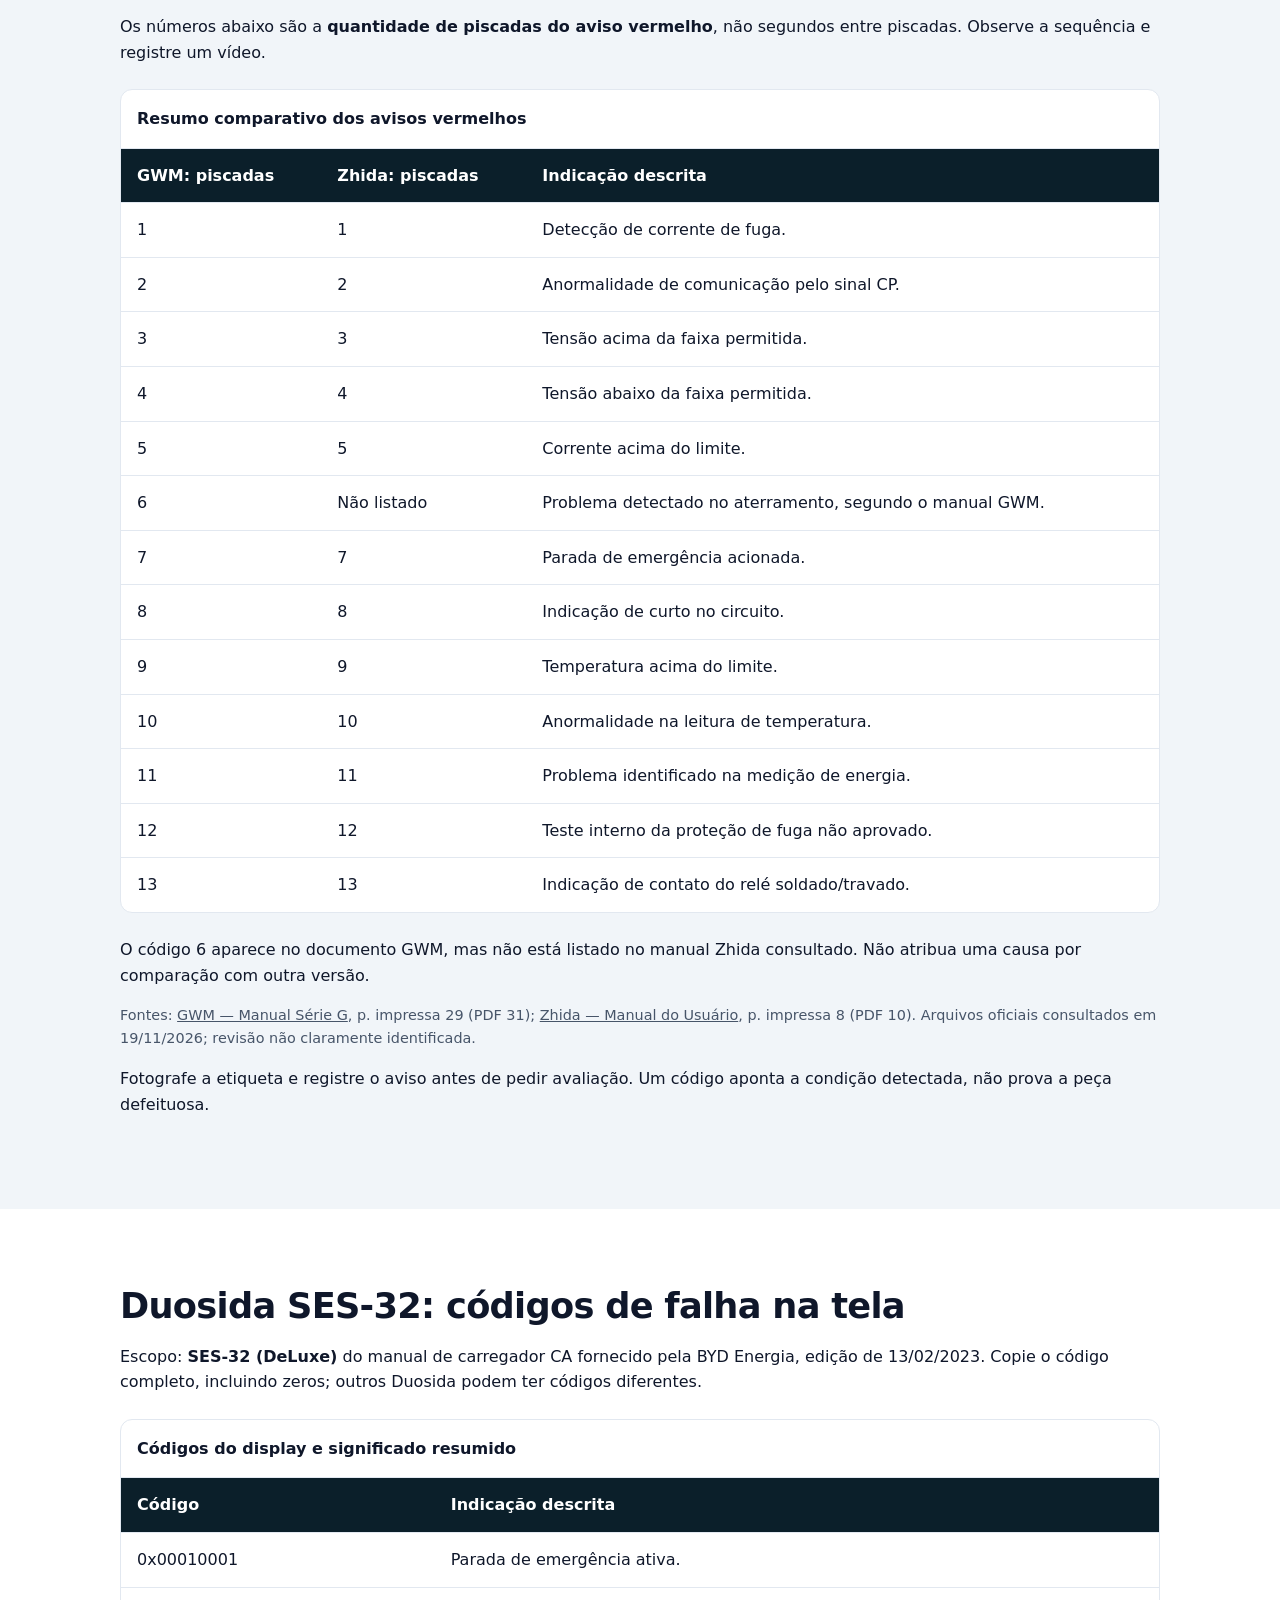
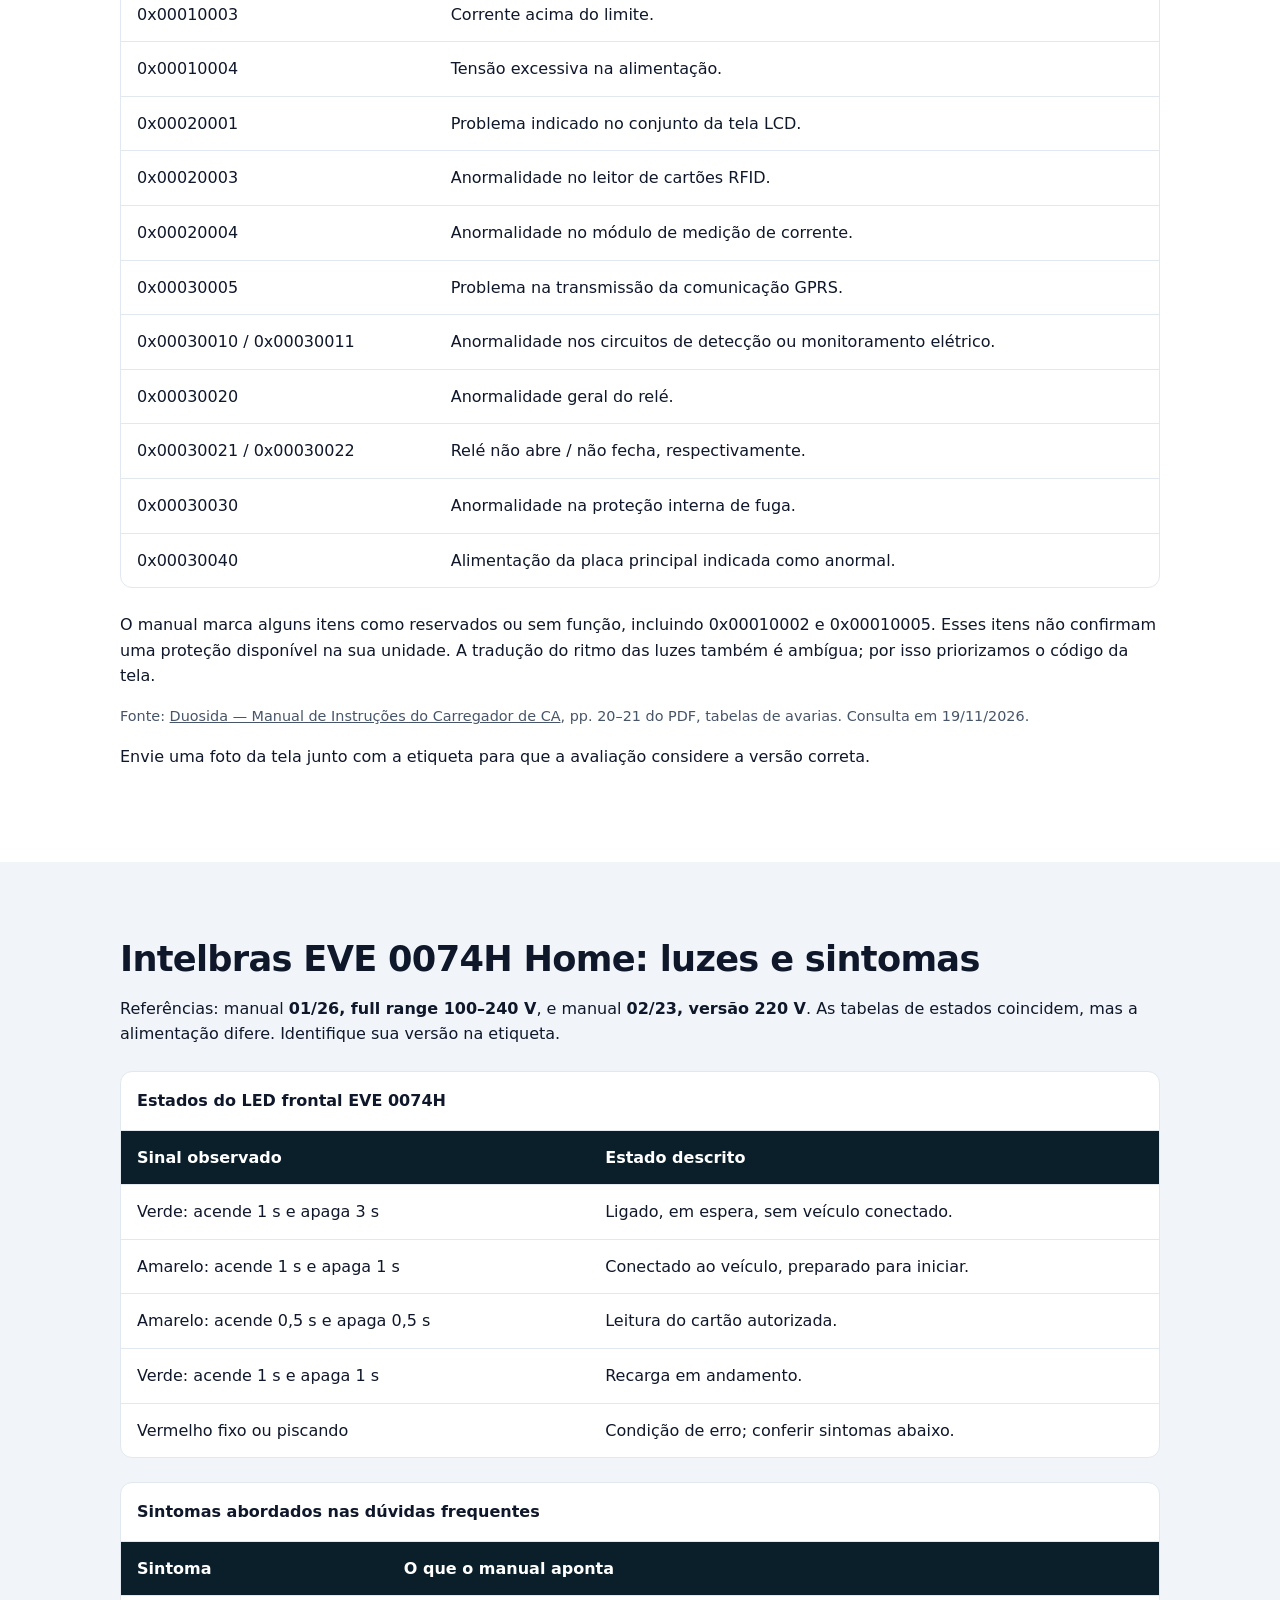
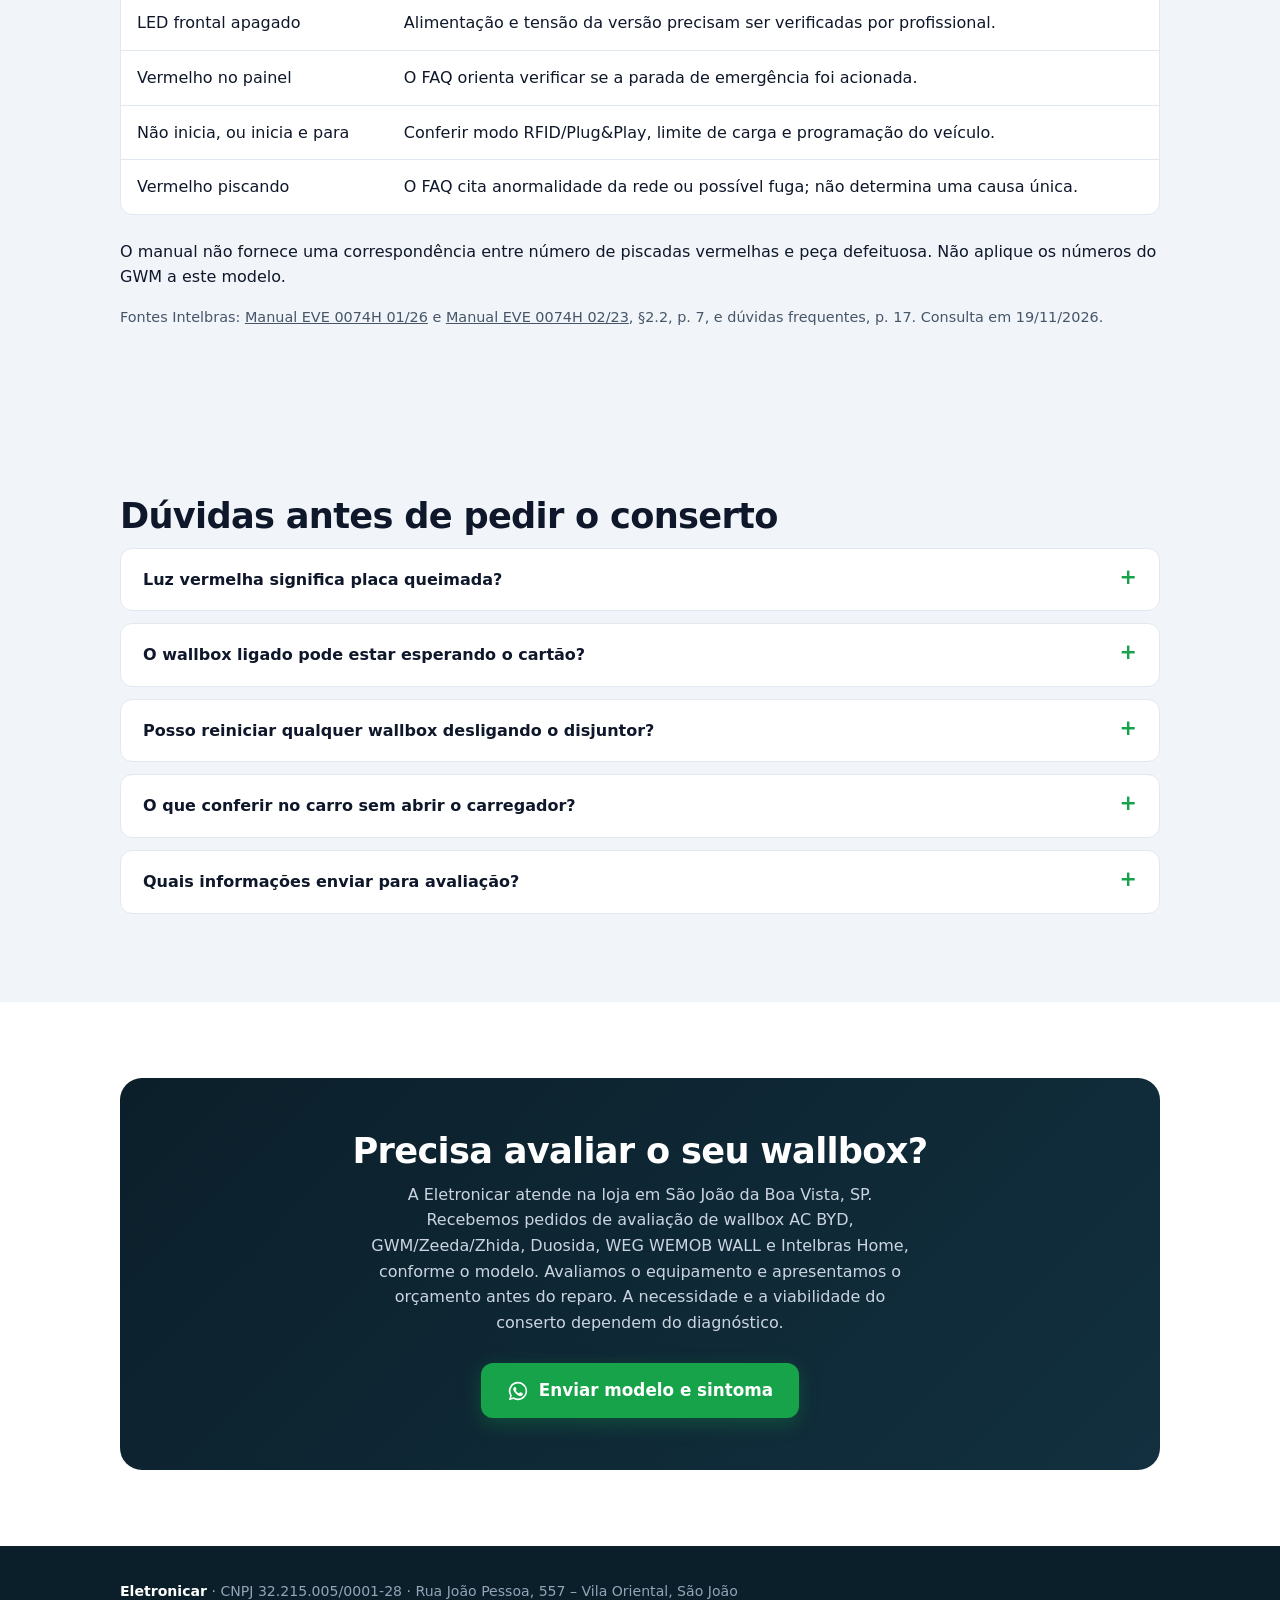
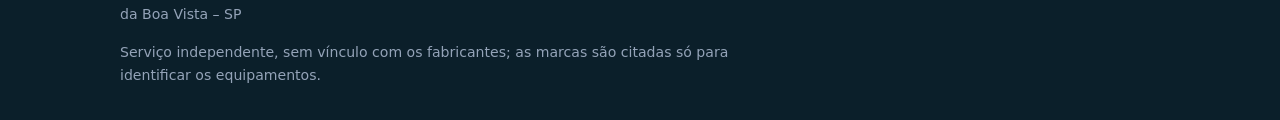
==== commit 906aa7bc: "Completa tabelas de falhas GWM Zhida Duosida e Intelbras" ====
--- a/wallbox-nao-liga/index.html
+++ b/wallbox-nao-liga/index.html
@@ -11,10 +11,10 @@
 </script>
 <meta charset="utf-8">
 <meta name="viewport" content="width=device-width,initial-scale=1">
-<title>Wallbox não carrega? Luzes e falhas BYD e WEG | Eletronicar</title>
-<meta name="description" content="Entenda luzes e falhas de wallbox BYD e WEG com base nos manuais. Confira o modelo, faça verificações externas e saiba quando procurar avaliação.">
+<title>Wallbox: falhas BYD, GWM, Duosida, WEG e Intelbras</title>
+<meta name="description" content="Consulte luzes e códigos de falha de wallbox BYD, GWM, Zhida, Duosida, WEG e Intelbras. Tabelas por modelo, fontes oficiais e orientação para avaliação.">
 <link rel="canonical" href="https://eletronicar.com.br/wallbox-nao-liga/">
-<meta property="og:title" content="Wallbox não carrega? Entenda luzes e falhas por modelo">
+<meta property="og:title" content="Wallbox: luzes e códigos de falha por modelo">
 <meta property="og:type" content="article">
 <meta property="og:locale" content="pt_BR">
 <meta name="theme-color" content="#0b1f2a">
@@ -92,7 +92,7 @@
  .charger{display:none}.grid3,.steps{grid-template-columns:1fr}.nav a:not(.btn){display:none}
  section{padding:56px 0}.cta{padding:40px 22px}
 }
-.table-scroll{overflow-x:auto;margin:24px 0;border:1px solid var(--line);border-radius:12px;background:#fff}table{width:100%;border-collapse:collapse;min-width:300px;text-align:left}caption{text-align:left;padding:16px;font-weight:700}th,td{padding:14px 16px;border-top:1px solid var(--line);vertical-align:top}th{background:var(--dark);color:#fff}.source{font-size:.9rem;color:var(--muted)}.source a{text-decoration:underline}main nav a{display:inline-block;margin:4px 8px 4px 0;text-underline-offset:3px}.hero time{white-space:nowrap}</style>
+section[id]{scroll-margin-top:80px}.table-scroll{overflow-x:auto;margin:24px 0;border:1px solid var(--line);border-radius:12px;background:#fff}table{width:100%;border-collapse:collapse;min-width:300px;text-align:left}caption{text-align:left;padding:16px;font-weight:700}th,td{padding:14px 16px;border-top:1px solid var(--line);vertical-align:top}th{background:var(--dark);color:#fff}.source{font-size:.9rem;color:var(--muted)}.source a{text-decoration:underline}main nav a{display:inline-block;margin:4px 8px 4px 0;text-underline-offset:3px}.hero time{white-space:nowrap}</style>
 </head>
 <body>
 <svg width="0" height="0" style="position:absolute">
@@ -119,7 +119,7 @@
  <h2>Comece pela etiqueta e pelo sintoma</h2>
  <p>Fotografe a etiqueta para identificar fabricante e modelo. Grave cerca de 15 segundos do indicador, mostrando a cor, o ritmo das piscadas e se o carro está conectado. Anote também quando o problema começou. Esse registro ajuda a escolher o manual correto e orientar a avaliação.</p>
  <p><strong>Não abra o wallbox, não toque nos contatos nem faça medições na rede.</strong> Se houver cheiro de queimado, dano no cabo, água no equipamento ou desarme repetido da proteção, interrompa o uso e procure um profissional. Não faça pontes nem desative proteções.</p>
- <nav aria-label="Conteúdo do guia"><a href="#byd">Luzes BYD</a> · <a href="#weg">Luzes WEG</a> · <a href="#duvidas">Dúvidas frequentes</a> · <a href="#avaliacao">Solicitar avaliação</a></nav>
+ <nav aria-label="Conteúdo do guia"><a href="#byd">Luzes BYD</a> · <a href="#weg">Luzes WEG</a> · <a href="#gwm-zhida">GWM e Zhida</a> · <a href="#duosida">Códigos Duosida</a> · <a href="#intelbras">Intelbras Home</a> · <a href="#duvidas">Dúvidas frequentes</a> · <a href="#avaliacao">Solicitar avaliação</a></nav>
 </div></section>
 
 <section class="alt" id="byd"><div class="wrap">
@@ -159,6 +159,30 @@
  <p class="source">Fonte: <a href="https://static.weg.net/medias/downloadcenter/hbf/h6b/WEG_WEMOB_10013034976_wall-instalation-guide-internet.pdf#page=6">WEG · Guia Rápido de Instalação WEMOB WALL, documento 10013034976</a>, página PDF 6, §§6.1–6.3. Edição disponível em 19/11/2026; confira a documentação entregue com o aparelho.</p>
 </div></section>
 
+<section class="alt" id="gwm-zhida"><div class="wrap">
+<h2>GWM / Zeeda Série G e Zhida: contagem da luz vermelha</h2>
+<p>Escopo: GWM/Zeeda <strong>ZDA4-DC1-C12E e ZDA4-DC1-C11E</strong> do manual Série G; Zhida Guardian <strong>ZDA4-DC1-C12E</strong> do manual distribuído pela BYD Energia. Confira o documento da sua unidade: nome comercial ou código semelhante não garante revisão idêntica.</p>
+<p>Os números abaixo são a <strong>quantidade de piscadas do aviso vermelho</strong>, não segundos entre piscadas. Observe a sequência e registre um vídeo.</p>
+<div class="table-scroll" role="region" aria-label="Resumo comparativo dos avisos vermelhos" tabindex="0"><table><caption>Resumo comparativo dos avisos vermelhos</caption><thead><tr><th scope="col">GWM: piscadas</th><th scope="col">Zhida: piscadas</th><th scope="col">Indicação descrita</th></tr></thead><tbody><tr><td>1</td><td>1</td><td>Detecção de corrente de fuga.</td></tr><tr><td>2</td><td>2</td><td>Anormalidade de comunicação pelo sinal CP.</td></tr><tr><td>3</td><td>3</td><td>Tensão acima da faixa permitida.</td></tr><tr><td>4</td><td>4</td><td>Tensão abaixo da faixa permitida.</td></tr><tr><td>5</td><td>5</td><td>Corrente acima do limite.</td></tr><tr><td>6</td><td>Não listado</td><td>Problema detectado no aterramento, segundo o manual GWM.</td></tr><tr><td>7</td><td>7</td><td>Parada de emergência acionada.</td></tr><tr><td>8</td><td>8</td><td>Indicação de curto no circuito.</td></tr><tr><td>9</td><td>9</td><td>Temperatura acima do limite.</td></tr><tr><td>10</td><td>10</td><td>Anormalidade na leitura de temperatura.</td></tr><tr><td>11</td><td>11</td><td>Problema identificado na medição de energia.</td></tr><tr><td>12</td><td>12</td><td>Teste interno da proteção de fuga não aprovado.</td></tr><tr><td>13</td><td>13</td><td>Indicação de contato do relé soldado/travado.</td></tr></tbody></table></div>
+<p>O código 6 aparece no documento GWM, mas não está listado no manual Zhida consultado. Não atribua uma causa por comparação com outra versão.</p>
+<p class="source">Fontes: <a href="https://www.gwmmotors.com.br/content/dam/gwm/pages/br/pt/service/manuais/manuais/manual-carregador-gwm-modelo-g-series.pdf#page=31">GWM — Manual Série G</a>, p. impressa 29 (PDF 31); <a href="https://bydenergia.com/wp-content/uploads/2026/08/Manual_Carregador_Zhida.pdf#page=10">Zhida — Manual do Usuário</a>, p. impressa 8 (PDF 10). Arquivos oficiais consultados em 19/11/2026; revisão não claramente identificada.</p>
+<p>Fotografe a etiqueta e registre o aviso antes de pedir avaliação. Um código aponta a condição detectada, não prova a peça defeituosa.</p>
+</div></section>
+<section id="duosida"><div class="wrap">
+<h2>Duosida SES-32: códigos de falha na tela</h2>
+<p>Escopo: <strong>SES-32 (DeLuxe)</strong> do manual de carregador CA fornecido pela BYD Energia, edição de 13/02/2023. Copie o código completo, incluindo zeros; outros Duosida podem ter códigos diferentes.</p>
+<div class="table-scroll" role="region" aria-label="Códigos do display e significado resumido" tabindex="0"><table><caption>Códigos do display e significado resumido</caption><thead><tr><th scope="col">Código</th><th scope="col">Indicação descrita</th></tr></thead><tbody><tr><td>0x00010001</td><td>Parada de emergência ativa.</td></tr><tr><td>0x00010003</td><td>Corrente acima do limite.</td></tr><tr><td>0x00010004</td><td>Tensão excessiva na alimentação.</td></tr><tr><td>0x00020001</td><td>Problema indicado no conjunto da tela LCD.</td></tr><tr><td>0x00020003</td><td>Anormalidade no leitor de cartões RFID.</td></tr><tr><td>0x00020004</td><td>Anormalidade no módulo de medição de corrente.</td></tr><tr><td>0x00030005</td><td>Problema na transmissão da comunicação GPRS.</td></tr><tr><td>0x00030010 / 0x00030011</td><td>Anormalidade nos circuitos de detecção ou monitoramento elétrico.</td></tr><tr><td>0x00030020</td><td>Anormalidade geral do relé.</td></tr><tr><td>0x00030021 / 0x00030022</td><td>Relé não abre / não fecha, respectivamente.</td></tr><tr><td>0x00030030</td><td>Anormalidade na proteção interna de fuga.</td></tr><tr><td>0x00030040</td><td>Alimentação da placa principal indicada como anormal.</td></tr></tbody></table></div>
+<p>O manual marca alguns itens como reservados ou sem função, incluindo 0x00010002 e 0x00010005. Esses itens não confirmam uma proteção disponível na sua unidade. A tradução do ritmo das luzes também é ambígua; por isso priorizamos o código da tela.</p>
+<p class="source">Fonte: <a href="https://bydenergia.com/wp-content/uploads/2026/08/Manual_Carregador_DUOSIDA_CA.pdf#page=20">Duosida — Manual de Instruções do Carregador de CA</a>, pp. 20–21 do PDF, tabelas de avarias. Consulta em 19/11/2026.</p>
+<p>Envie uma foto da tela junto com a etiqueta para que a avaliação considere a versão correta.</p>
+</div></section>
+<section class="alt" id="intelbras"><div class="wrap">
+<h2>Intelbras EVE 0074H Home: luzes e sintomas</h2>
+<p>Referências: manual <strong>01/26, full range 100–240 V</strong>, e manual <strong>02/23, versão 220 V</strong>. As tabelas de estados coincidem, mas a alimentação difere. Identifique sua versão na etiqueta.</p>
+<div class="table-scroll" role="region" aria-label="Estados do LED frontal EVE 0074H" tabindex="0"><table><caption>Estados do LED frontal EVE 0074H</caption><thead><tr><th scope="col">Sinal observado</th><th scope="col">Estado descrito</th></tr></thead><tbody><tr><td>Verde: acende 1 s e apaga 3 s</td><td>Ligado, em espera, sem veículo conectado.</td></tr><tr><td>Amarelo: acende 1 s e apaga 1 s</td><td>Conectado ao veículo, preparado para iniciar.</td></tr><tr><td>Amarelo: acende 0,5 s e apaga 0,5 s</td><td>Leitura do cartão autorizada.</td></tr><tr><td>Verde: acende 1 s e apaga 1 s</td><td>Recarga em andamento.</td></tr><tr><td>Vermelho fixo ou piscando</td><td>Condição de erro; conferir sintomas abaixo.</td></tr></tbody></table></div><div class="table-scroll" role="region" aria-label="Sintomas abordados nas dúvidas frequentes" tabindex="0"><table><caption>Sintomas abordados nas dúvidas frequentes</caption><thead><tr><th scope="col">Sintoma</th><th scope="col">O que o manual aponta</th></tr></thead><tbody><tr><td>LED frontal apagado</td><td>Alimentação e tensão da versão precisam ser verificadas por profissional.</td></tr><tr><td>Vermelho no painel</td><td>O FAQ orienta verificar se a parada de emergência foi acionada.</td></tr><tr><td>Não inicia, ou inicia e para</td><td>Conferir modo RFID/Plug&amp;Play, limite de carga e programação do veículo.</td></tr><tr><td>Vermelho piscando</td><td>O FAQ cita anormalidade da rede ou possível fuga; não determina uma causa única.</td></tr></tbody></table></div>
+<p>O manual não fornece uma correspondência entre número de piscadas vermelhas e peça defeituosa. Não aplique os números do GWM a este modelo.</p>
+<p class="source">Fontes Intelbras: <a href="https://backend.intelbras.com/sites/default/files/2026-10/Manual_EVE_0074H_01-26_site_0.pdf#page=7">Manual EVE 0074H 01/26</a> e <a href="https://backend.intelbras.com/sites/default/files/2023-07/Manual_EVE_0074H_02-23.pdf#page=7">Manual EVE 0074H 02/23</a>, §2.2, p. 7, e dúvidas frequentes, p. 17. Consulta em 19/11/2026.</p>
+</div></section>
 <section class="alt" id="duvidas"><div class="wrap faq">
  <h2>Dúvidas antes de pedir o conserto</h2>
  <details><summary>Luz vermelha significa placa queimada?</summary><p>Não. É uma sinalização que precisa ser interpretada pelo manual do modelo. O diagnóstico deve distinguir instalação elétrica, comunicação com o veículo, cabo e defeito interno antes de indicar uma peça.</p></details>
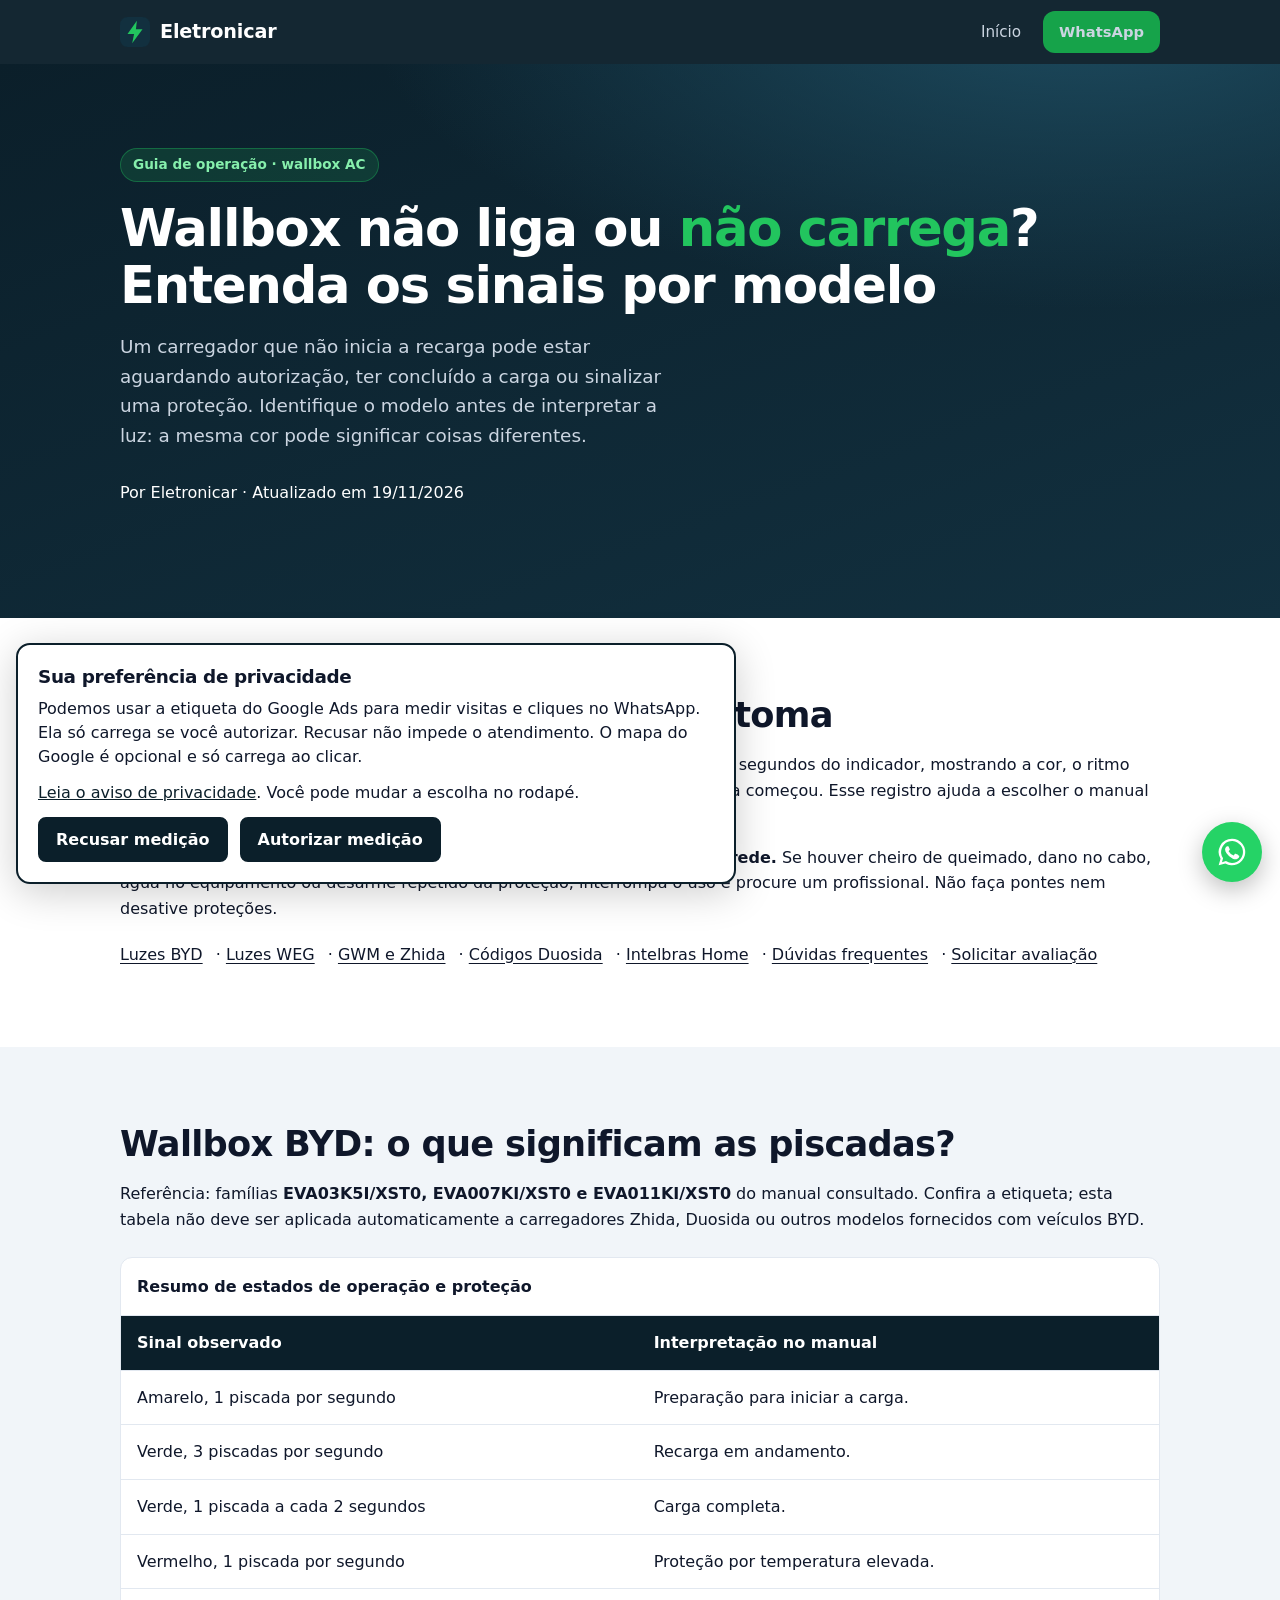
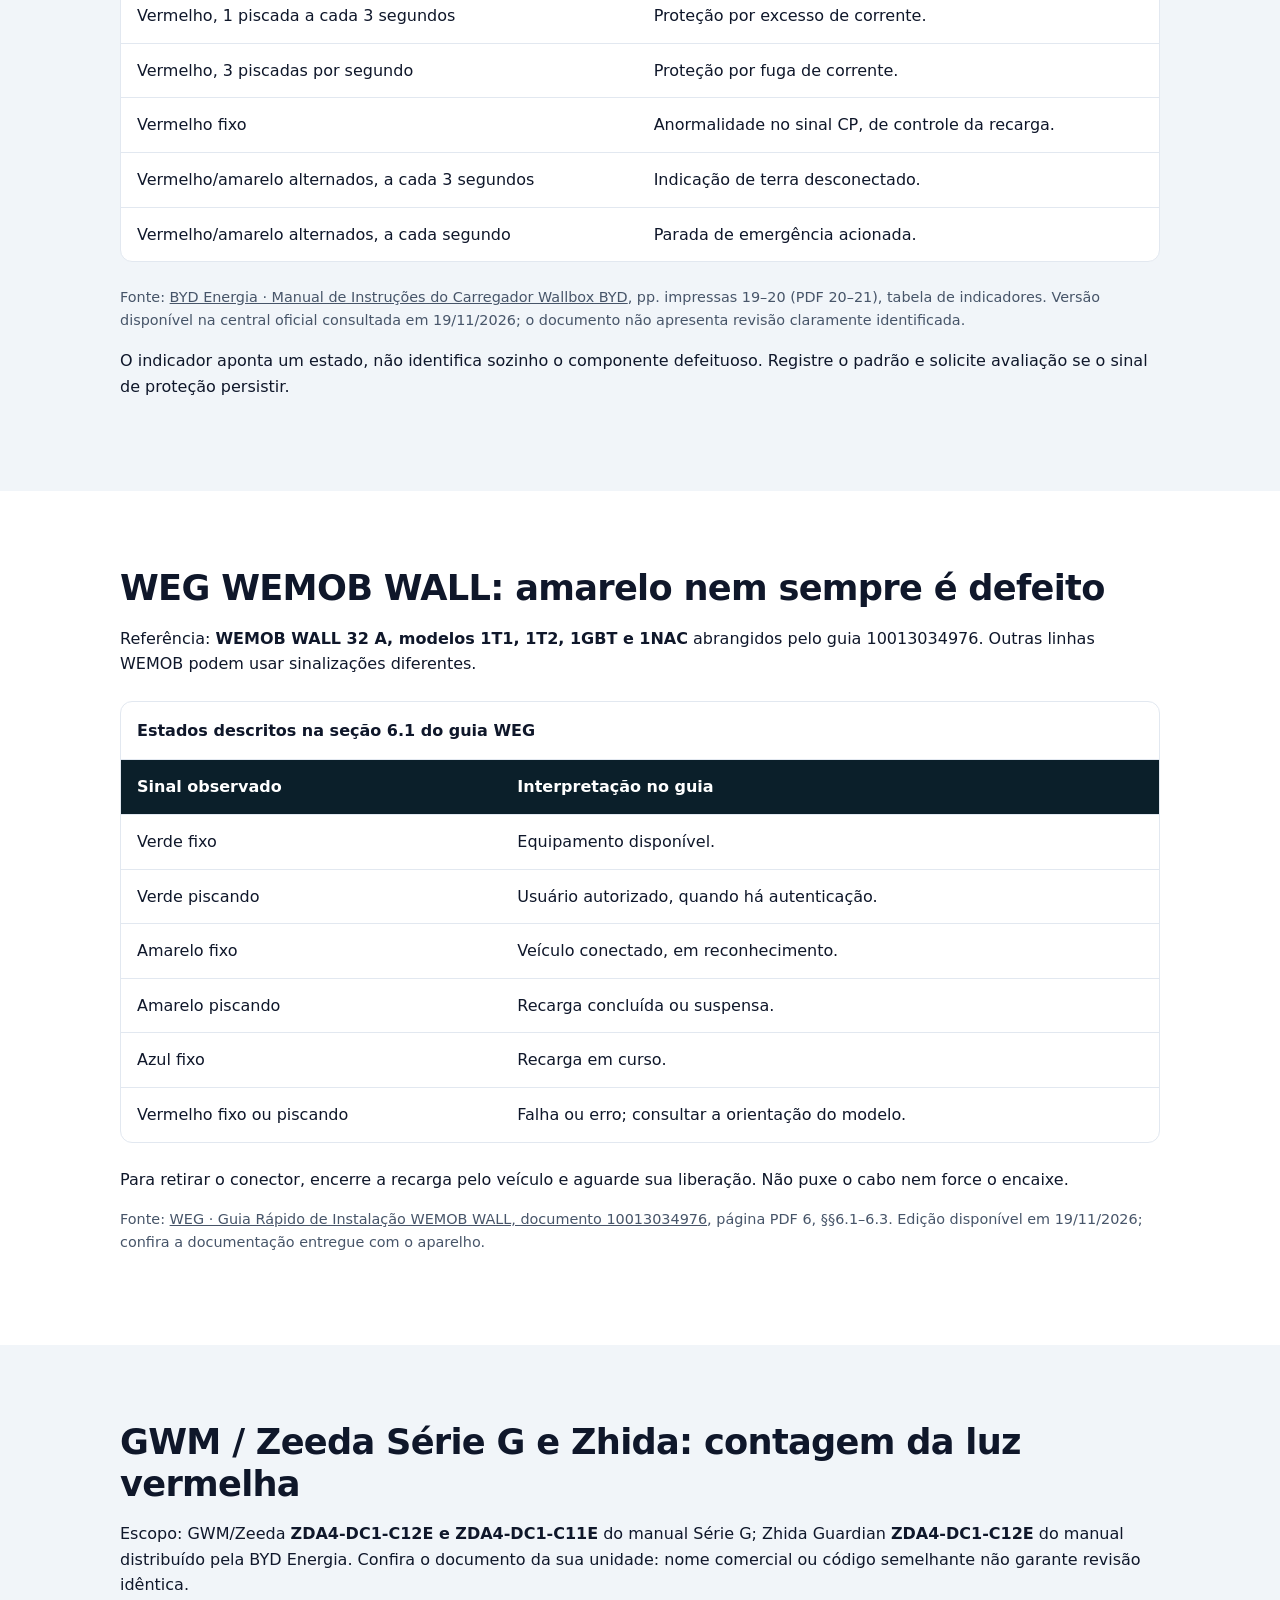
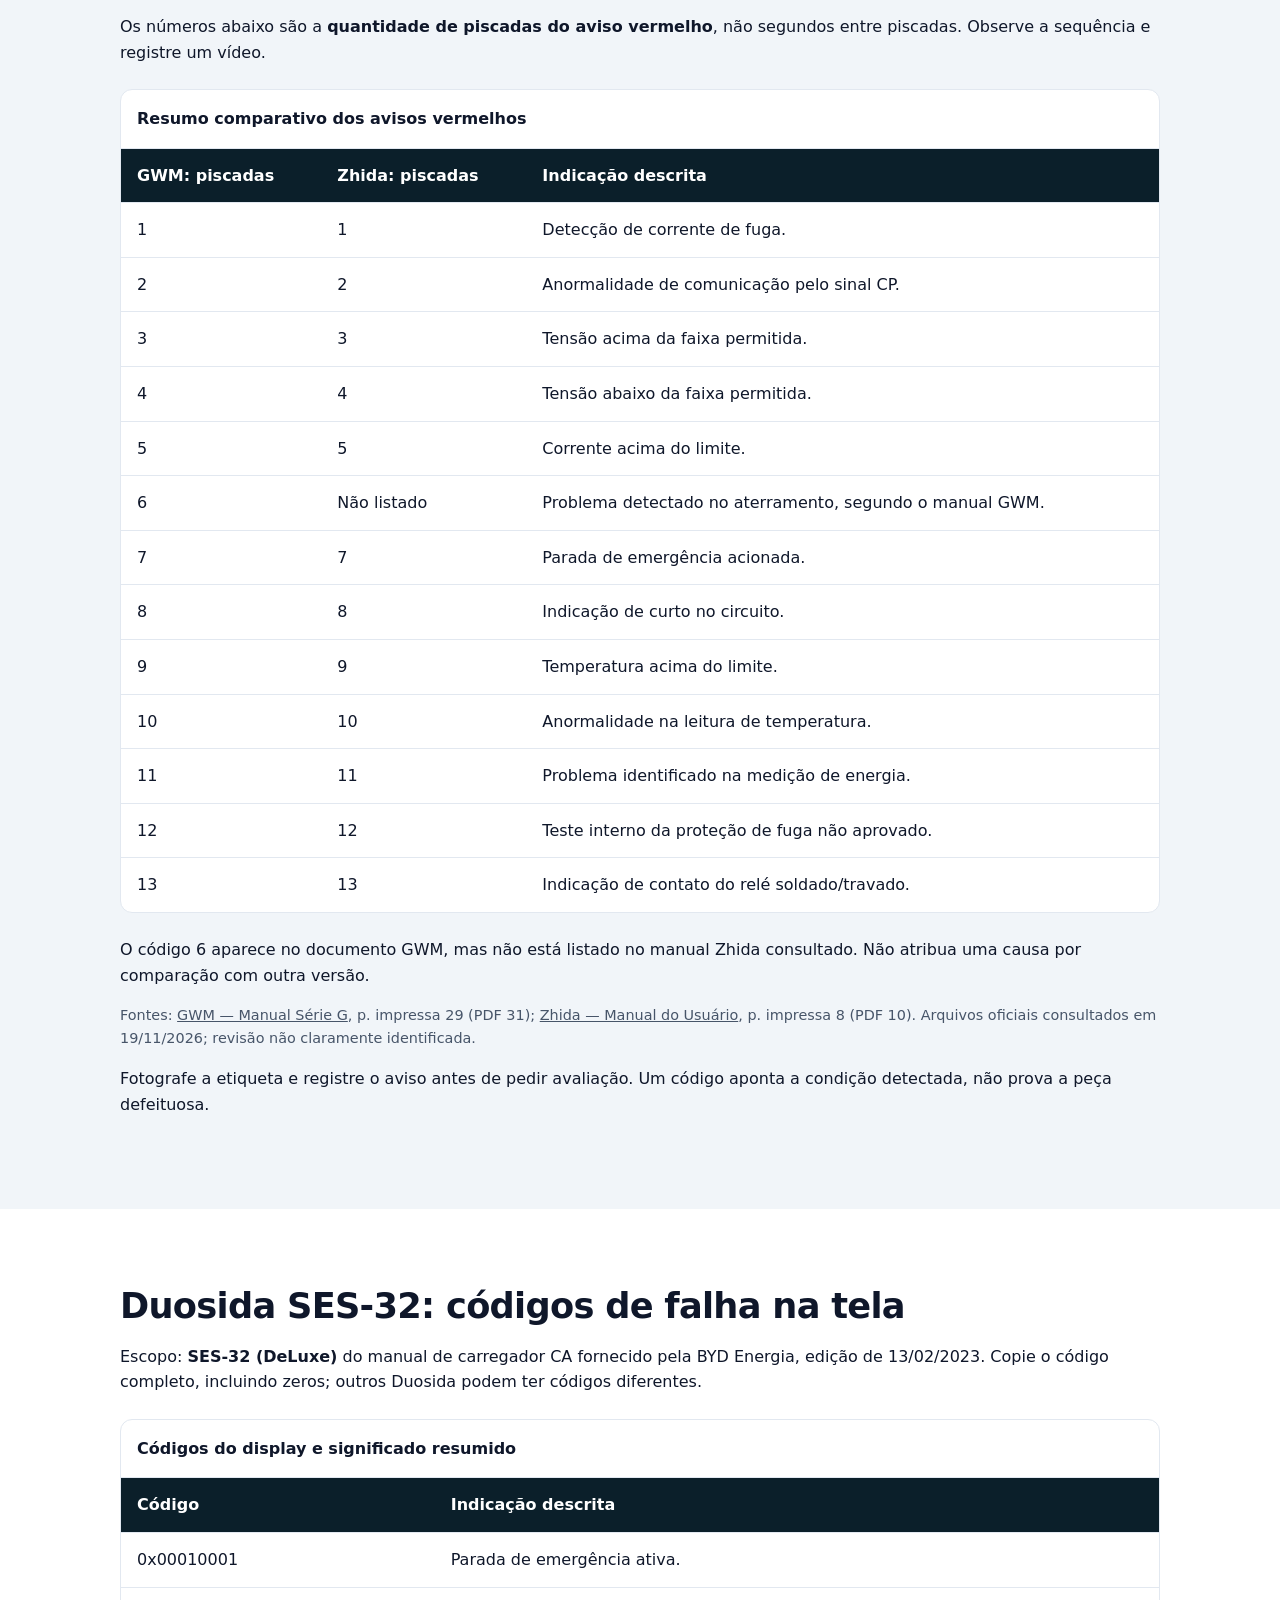
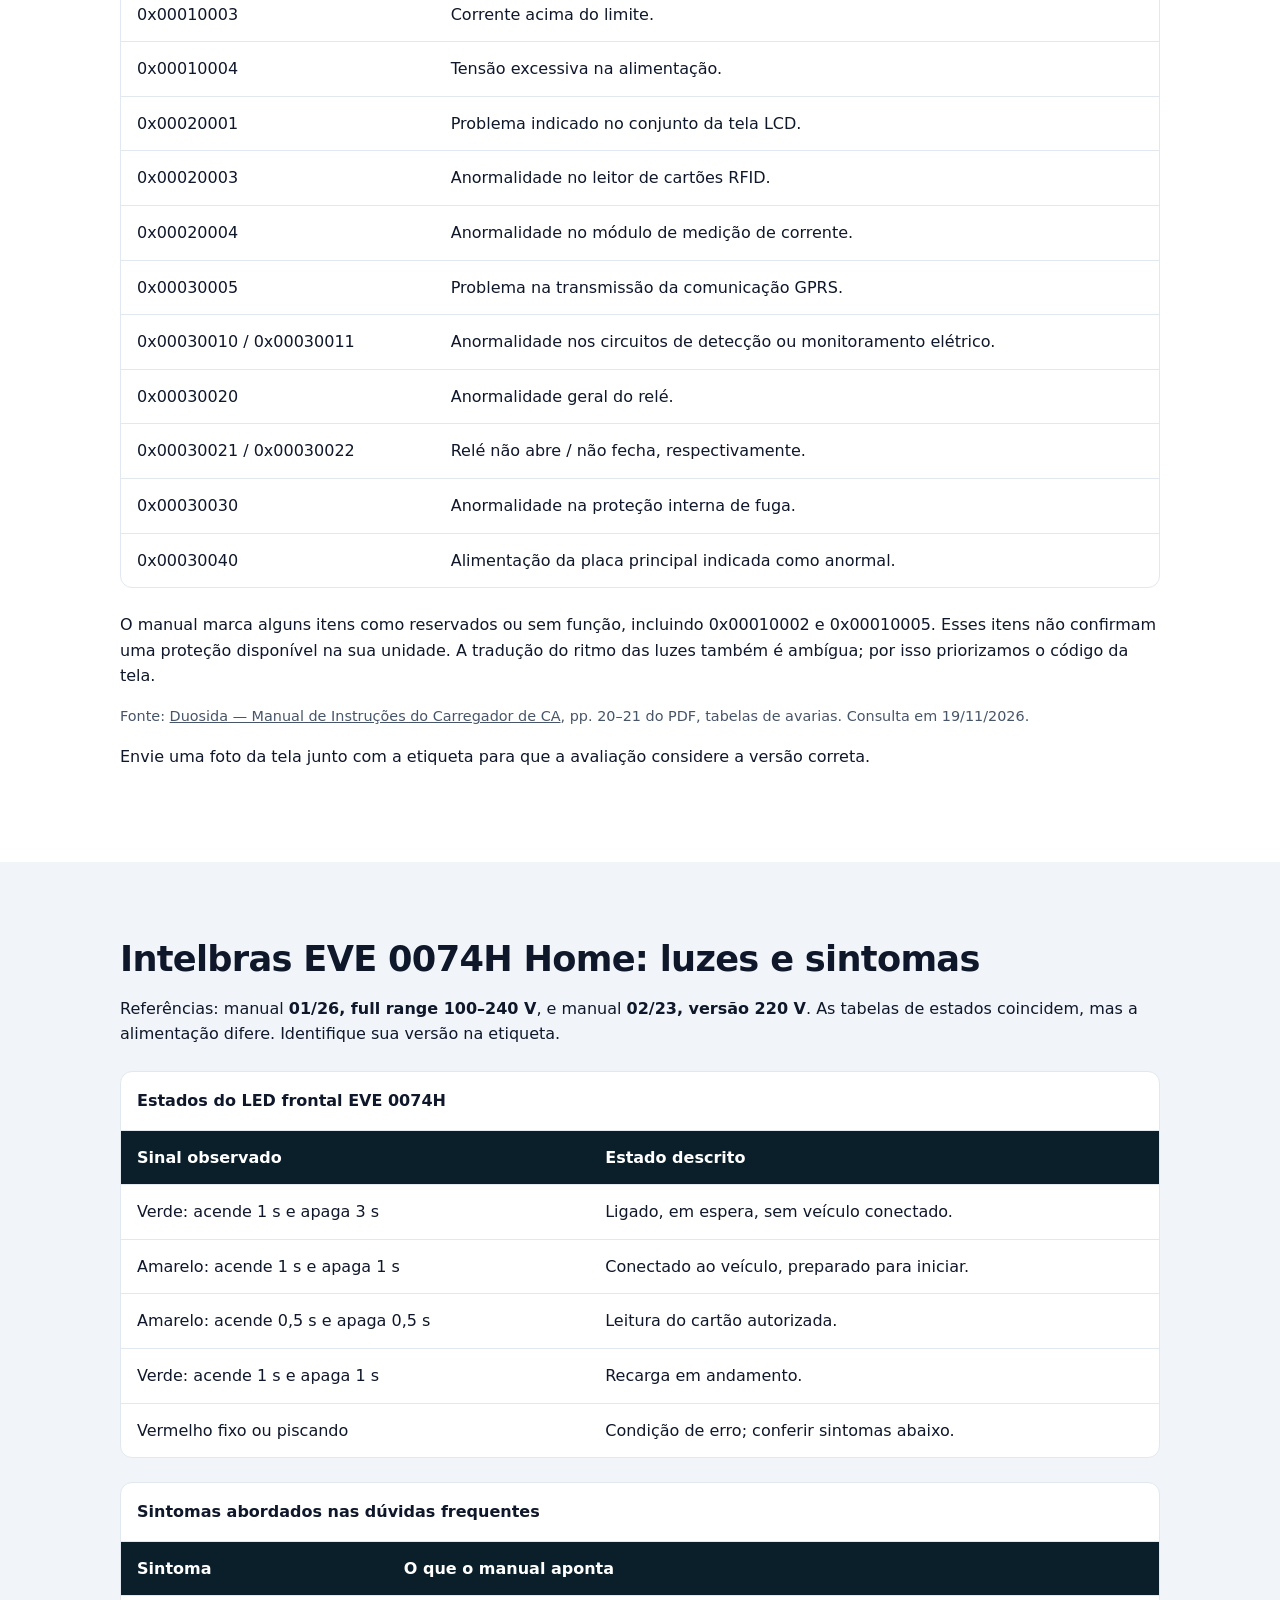
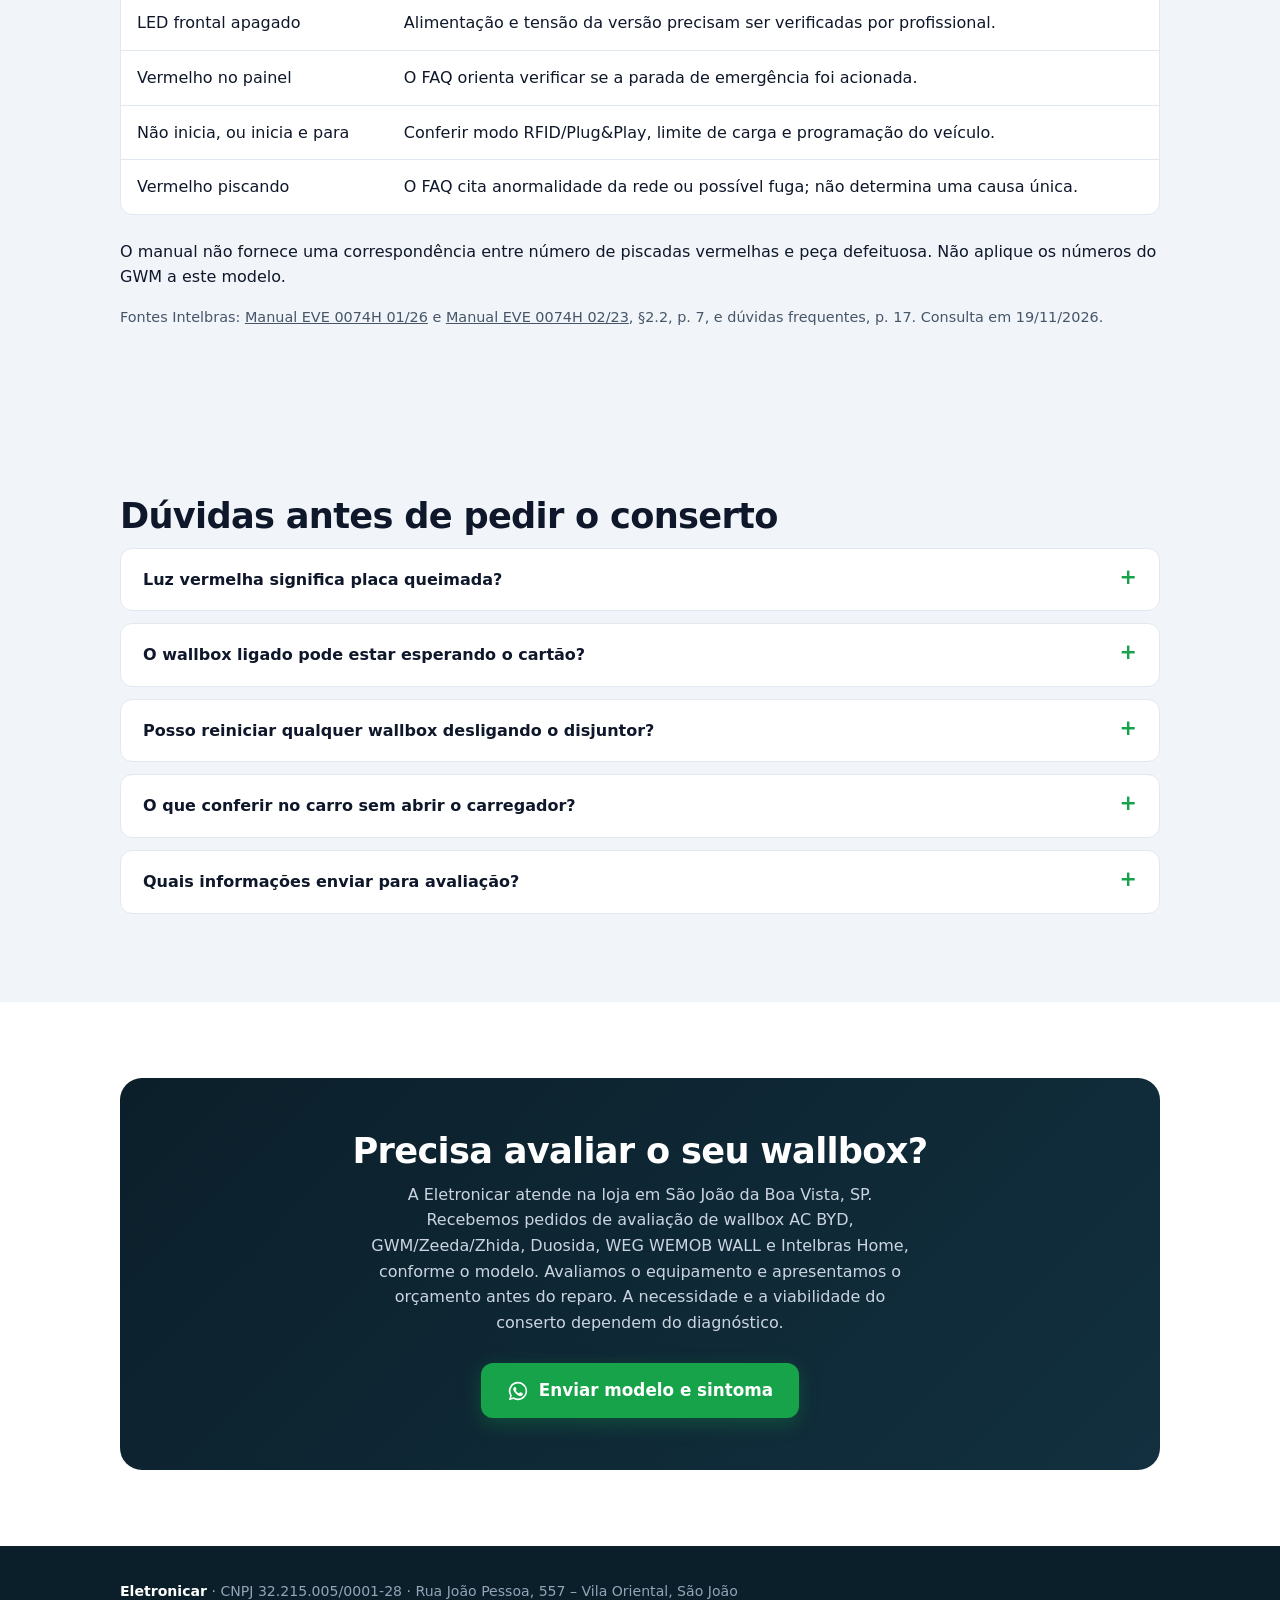
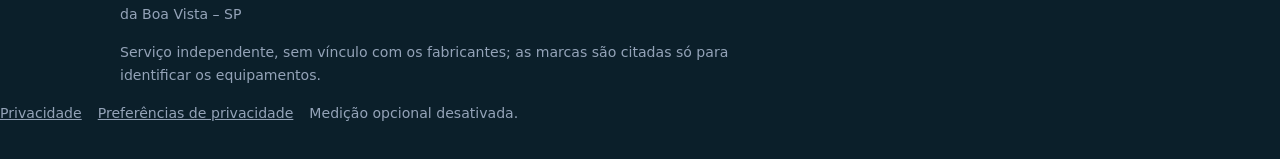
==== commit 93616d8f: "Protege conteúdo e implementa privacidade com medição opcional" ====
--- a/wallbox-nao-liga/index.html
+++ b/wallbox-nao-liga/index.html
@@ -1,15 +1,11 @@
 <!doctype html>
 <html lang="pt-BR">
 <head>
-<!-- Etiqueta Google (Google Ads 329-602-3866 · Eletronicar) -->
-<script async src="https://www.googletagmanager.com/gtag/js?id=AW-18581527528"></script>
-<script>
-  window.dataLayer = window.dataLayer || [];
-  function gtag(){dataLayer.push(arguments);}
-  gtag('js', new Date());
-  gtag('config', 'AW-18581527528');
-</script>
 <meta charset="utf-8">
+<meta http-equiv="Content-Security-Policy" content="default-src 'self'; script-src 'self' https://www.googletagmanager.com https://www.googleadservices.com https://www.google.com; script-src-attr 'none'; style-src 'self' 'unsafe-inline'; img-src 'self' data: https://www.googletagmanager.com https://www.googleadservices.com https://googleads.g.doubleclick.net https://pagead2.googlesyndication.com https://www.google.com https://www.google.com.br; connect-src 'self' https://www.googletagmanager.com https://www.googleadservices.com https://googleads.g.doubleclick.net https://pagead2.googlesyndication.com https://ad.doubleclick.net https://www.google.com https://www.google.com.br; frame-src https://www.google.com https://www.googletagmanager.com; object-src 'none'; base-uri 'none'; form-action 'none'; upgrade-insecure-requests">
+<meta name="referrer" content="strict-origin-when-cross-origin">
+<link rel="stylesheet" href="/assets/privacy.css">
+<script defer src="/assets/privacy.js"></script>
 <meta name="viewport" content="width=device-width,initial-scale=1">
 <title>Wallbox: falhas BYD, GWM, Duosida, WEG e Intelbras</title>
 <meta name="description" content="Consulte luzes e códigos de falha de wallbox BYD, GWM, Zhida, Duosida, WEG e Intelbras. Tabelas por modelo, fontes oficiais e orientação para avaliação.">
@@ -202,9 +198,16 @@
 <footer><div class="wrap">
  <p><b style="color:#fff">Eletronicar</b> · CNPJ 32.215.005/0001-28 · Rua João Pessoa, 557 – Vila Oriental, São João da Boa Vista – SP</p>
  <p>Serviço independente, sem vínculo com os fabricantes; as marcas são citadas só para identificar os equipamentos.</p>
-</div></footer>
+</div><div class="privacy-footer"><a href="/privacidade/">Privacidade</a><button type="button" data-privacy-open>Preferências de privacidade</button><span id="privacy-status" role="status"></span></div></footer>
 
 <a class="float wa-link" href="https://wa.me/5519983419373?text=Ol%C3%A1%2C%20meu%20wallbox%20est%C3%A1%20com%20defeito." aria-label="Chamar no WhatsApp"><svg><use href="#wa"/></svg></a>
-<script>document.querySelectorAll('.wa-link').forEach(function(a){a.addEventListener('click',function(){if(window.gtag){gtag('event','clique_whatsapp');gtag('event','conversion',{'send_to':'AW-18581527528/gz1ICJq4tLodEOi3rpxF','value':1.0,'currency':'BRL'});}})});</script>
+
+<section id="privacy-panel" class="privacy-panel" aria-labelledby="privacy-title" hidden>
+<h2 id="privacy-title">Sua preferência de privacidade</h2>
+<p>Podemos usar a etiqueta do Google Ads para medir visitas e cliques no WhatsApp. Ela só carrega se você autorizar. Recusar não impede o atendimento. O mapa do Google é opcional e só carrega ao clicar.</p>
+<p><a href="/privacidade/">Leia o aviso de privacidade</a>. Você pode mudar a escolha no rodapé.</p>
+<div class="privacy-actions"><button type="button" data-privacy-choice="reject">Recusar medição</button><button type="button" data-privacy-choice="accept">Autorizar medição</button></div>
+</section>
+<noscript><p>JavaScript está desativado: a medição opcional e o mapa incorporado não são carregados. O contato por WhatsApp continua disponível.</p></noscript>
 </body>
 </html>
--- a/assets/privacy.css
+++ b/assets/privacy.css
@@ -0,0 +1,13 @@
+[hidden]{display:none!important}
+.privacy-panel{position:fixed;z-index:100;bottom:16px;left:16px;right:16px;max-width:720px;background:#fff;color:#0f172a;border:2px solid #0b1f2a;border-radius:14px;padding:20px;box-shadow:0 8px 40px #0003;font:16px/1.5 system-ui,sans-serif;max-height:80vh;overflow:auto}
+.privacy-panel h2{font-size:1.15rem;margin:0 0 8px;line-height:1.3}
+.privacy-panel p{margin:0 0 12px}
+.privacy-actions{display:flex;gap:12px;flex-wrap:wrap}
+.privacy-panel button,.map-placeholder button{background:#0b1f2a;color:#fff;border:2px solid #0b1f2a;border-radius:8px;padding:11px 16px;font:600 1rem system-ui,sans-serif;cursor:pointer}
+.privacy-panel a{color:#0b1f2a;text-decoration:underline}
+.privacy-footer{display:flex;gap:16px;flex-wrap:wrap;align-items:center;margin-top:16px}
+.privacy-footer a,.privacy-footer button{color:inherit;text-decoration:underline}
+.privacy-footer button{background:none;border:0;padding:0;font:inherit;cursor:pointer}
+button:focus-visible,a:focus-visible{outline:3px solid #15803d;outline-offset:4px}
+.map-placeholder{display:flex;flex-direction:column;align-items:flex-start;justify-content:center;gap:12px;border:1px solid #cbd5e1;border-radius:16px;padding:24px;min-height:280px;background:#f1f5f9;color:#0f172a}
+@media(max-width:600px){.privacy-panel{padding:16px;bottom:10px;left:10px;right:10px}.privacy-actions button{flex:1 1 180px}.float{bottom:20px}}
